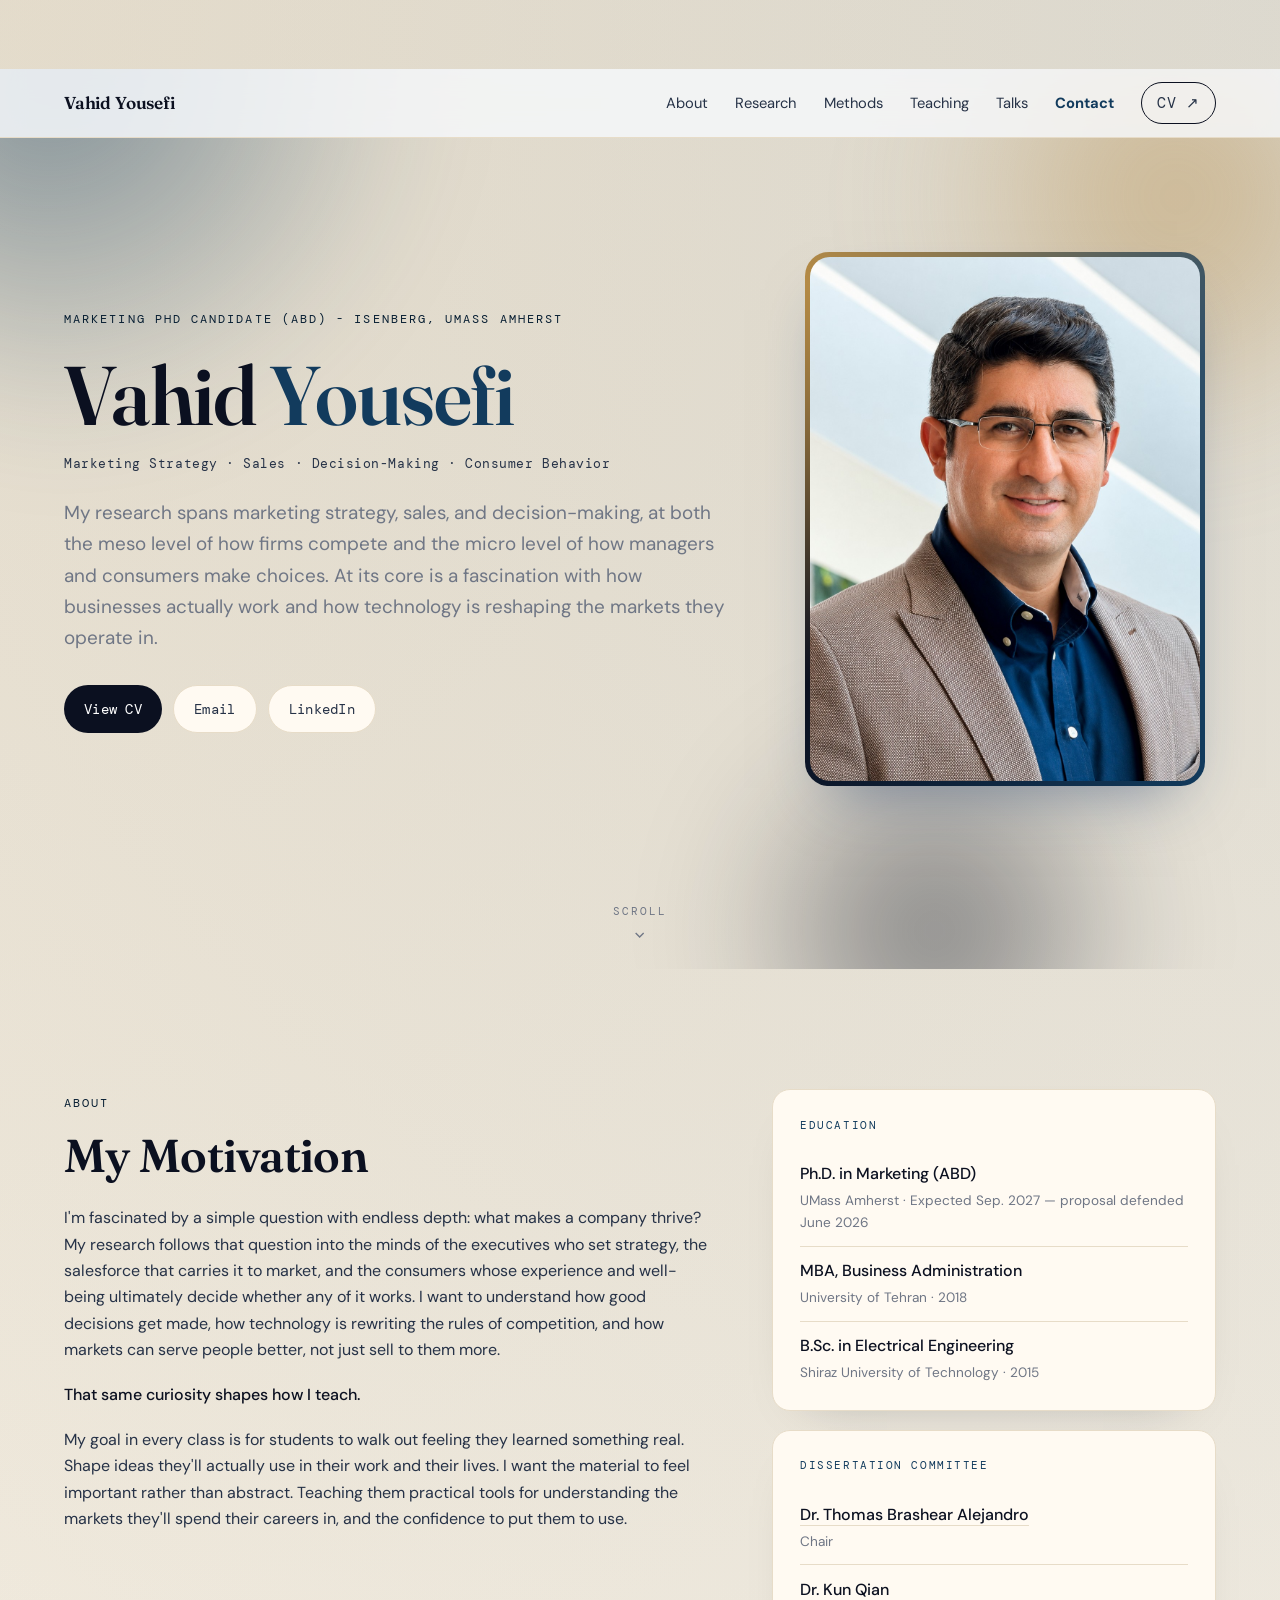
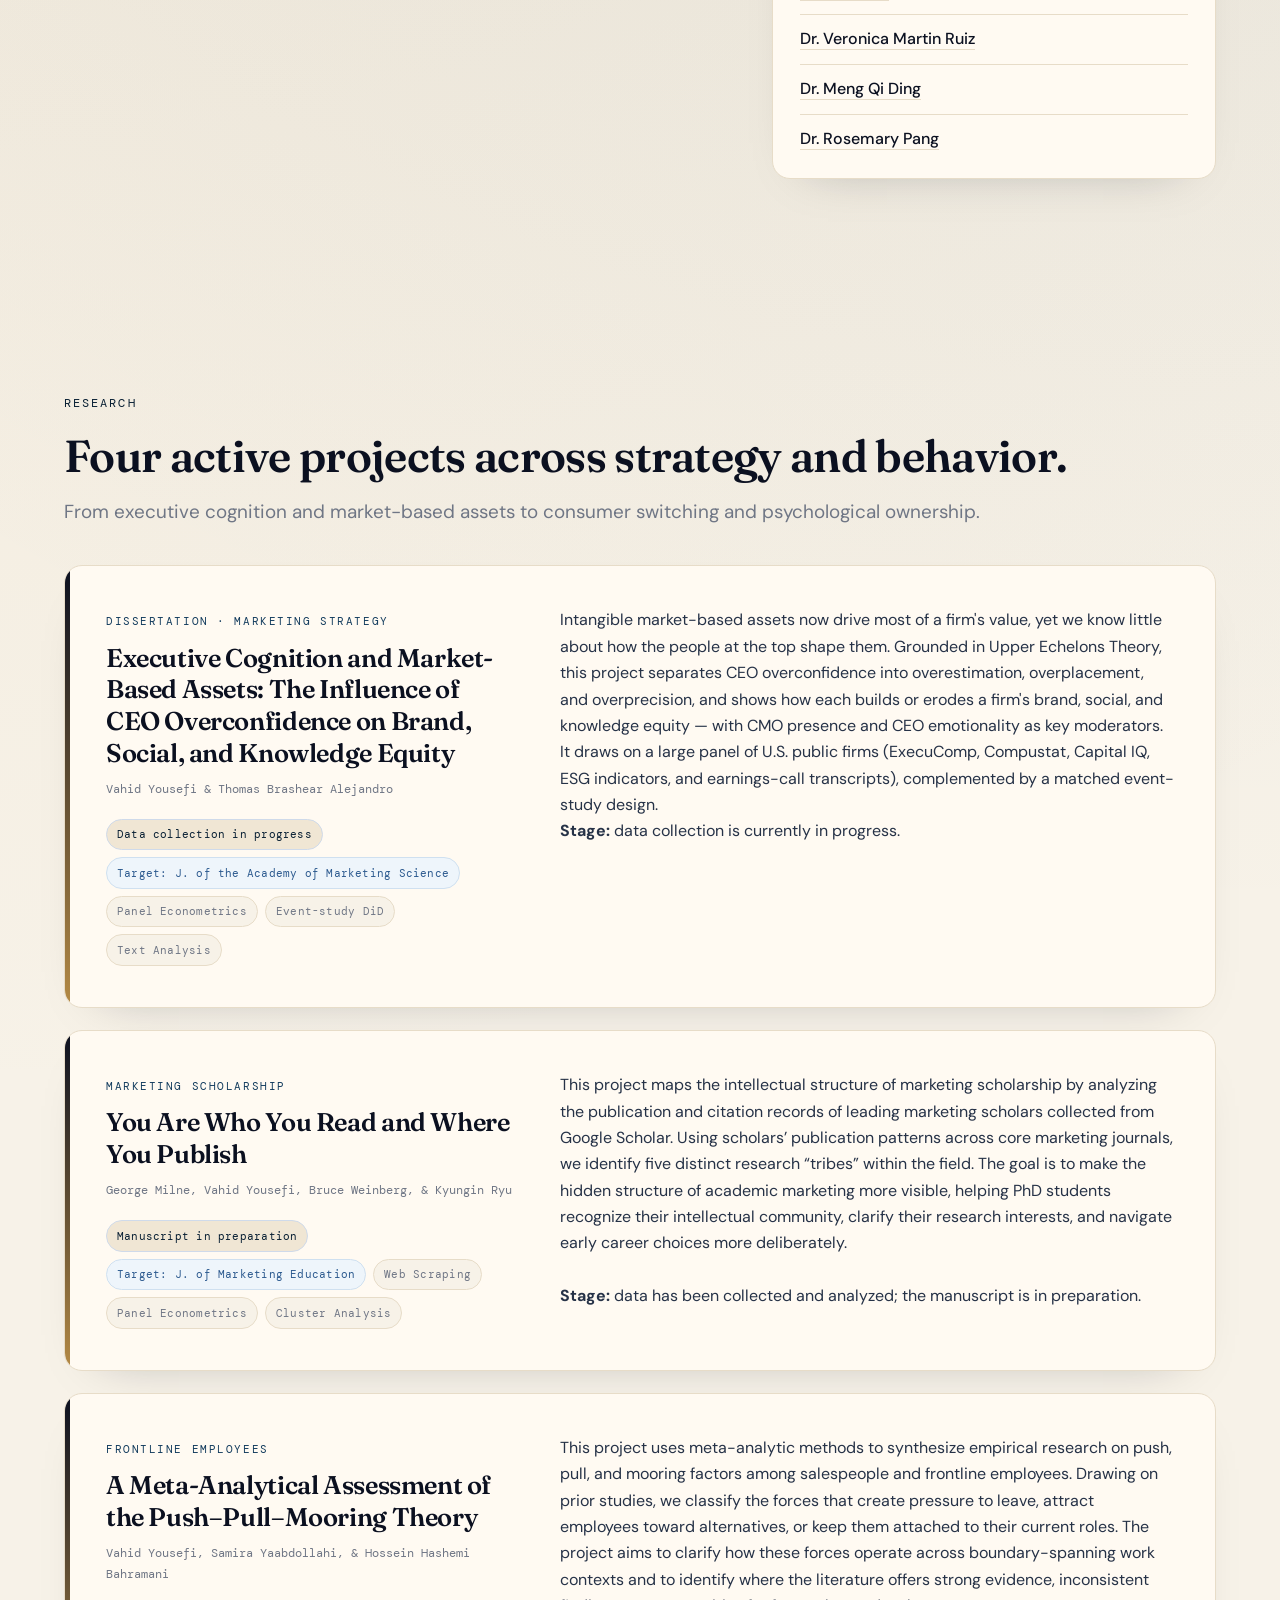
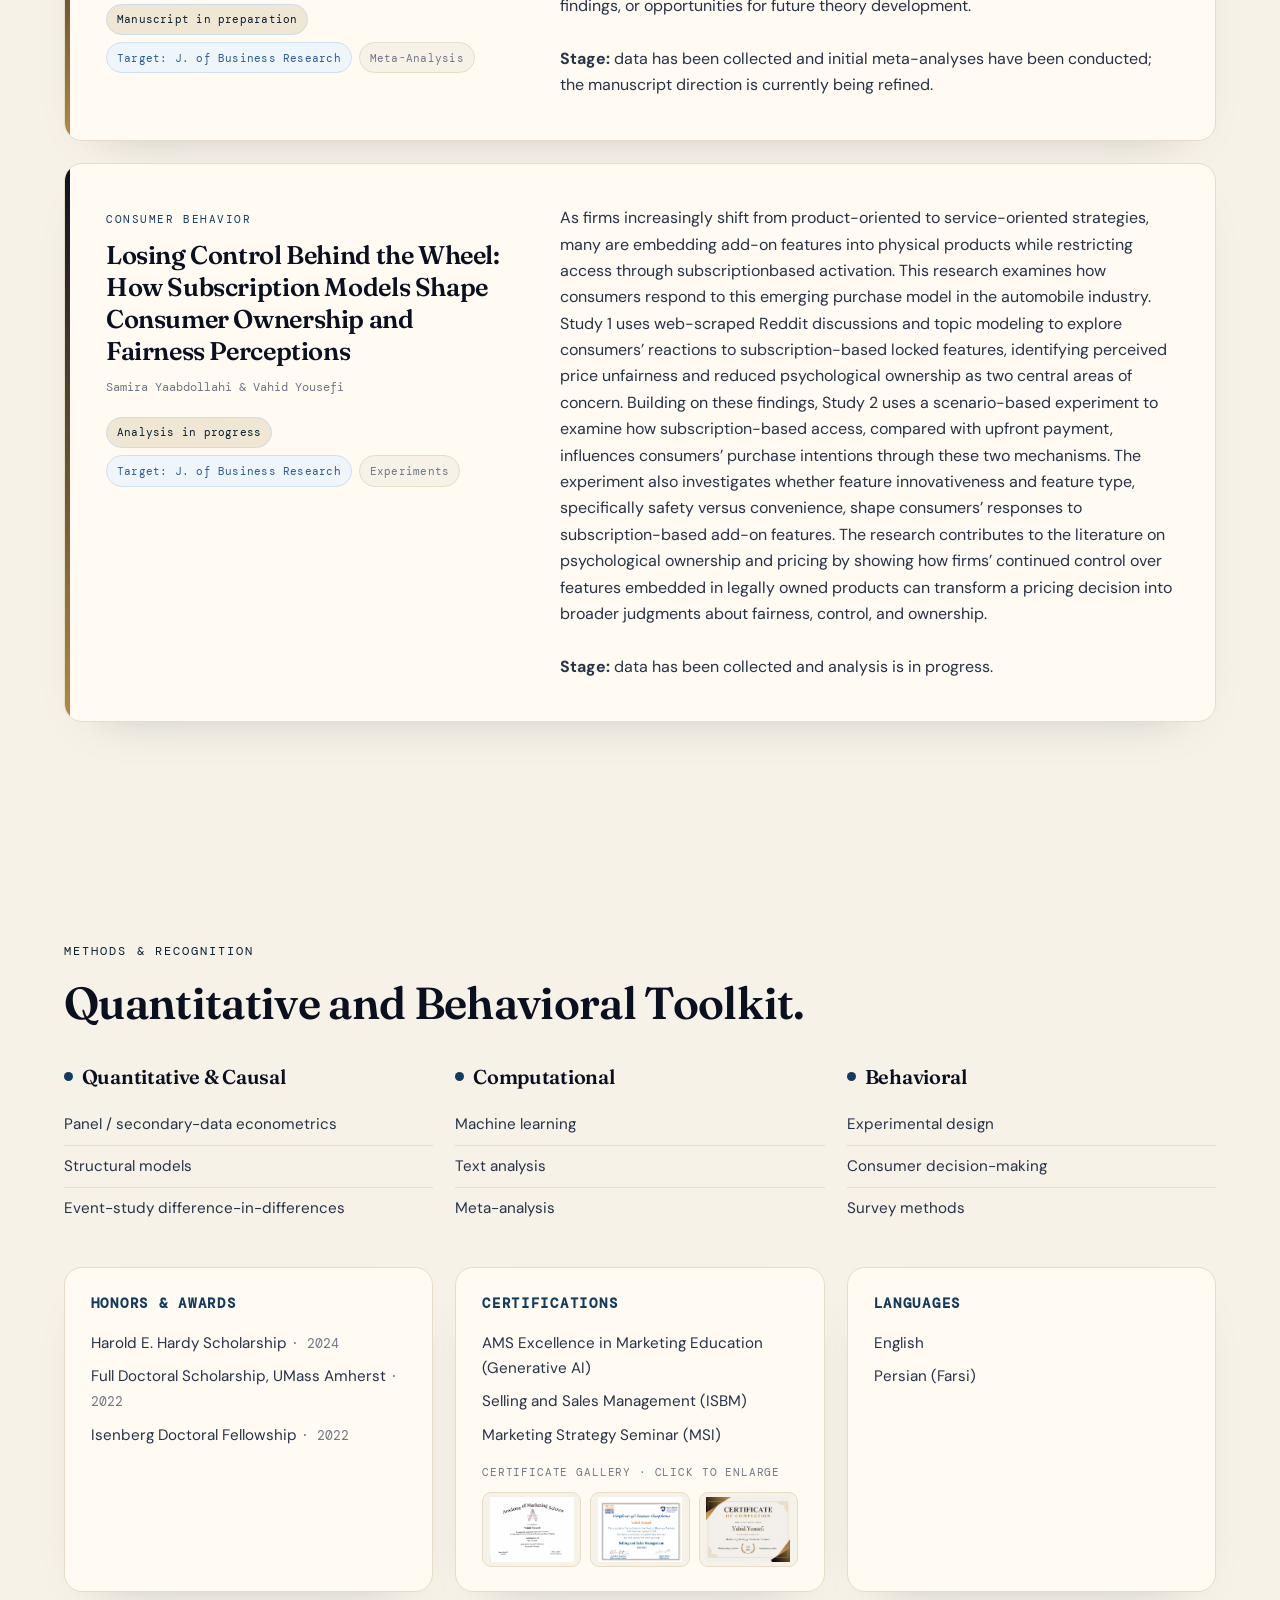
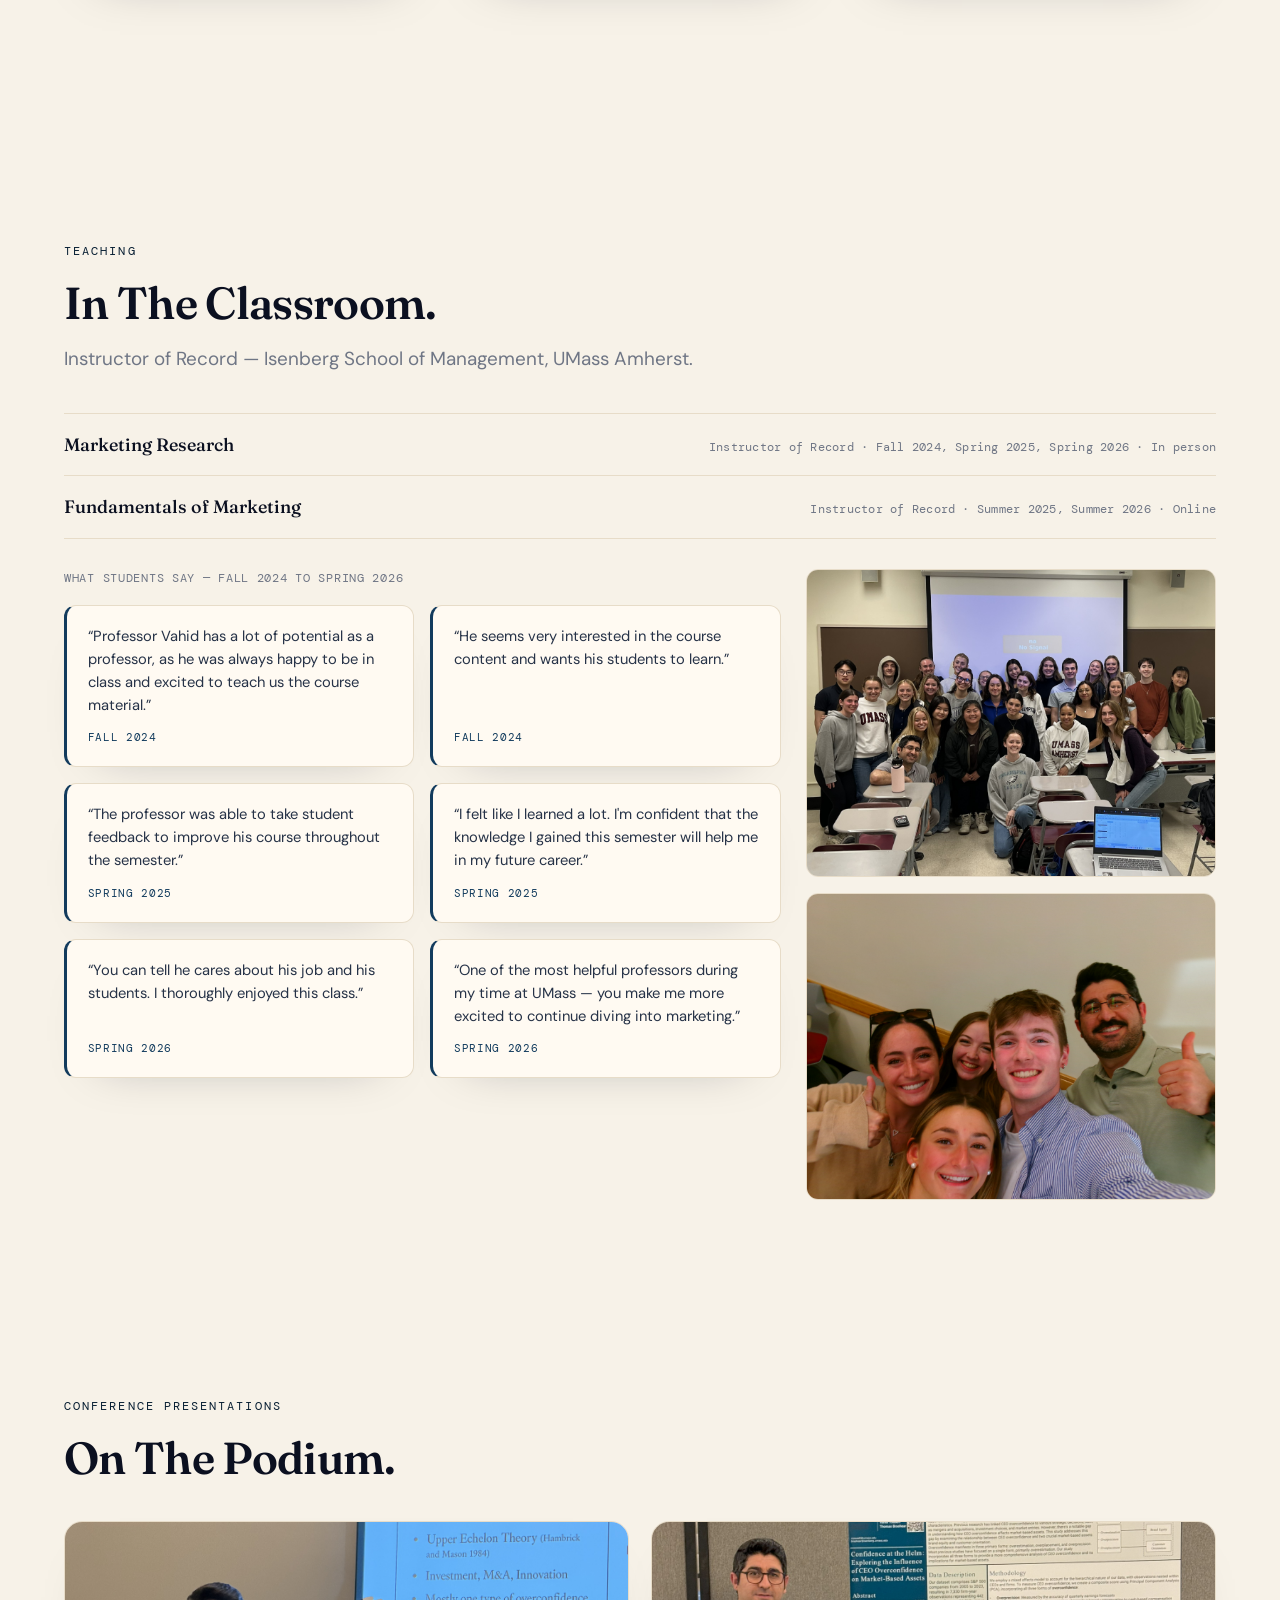
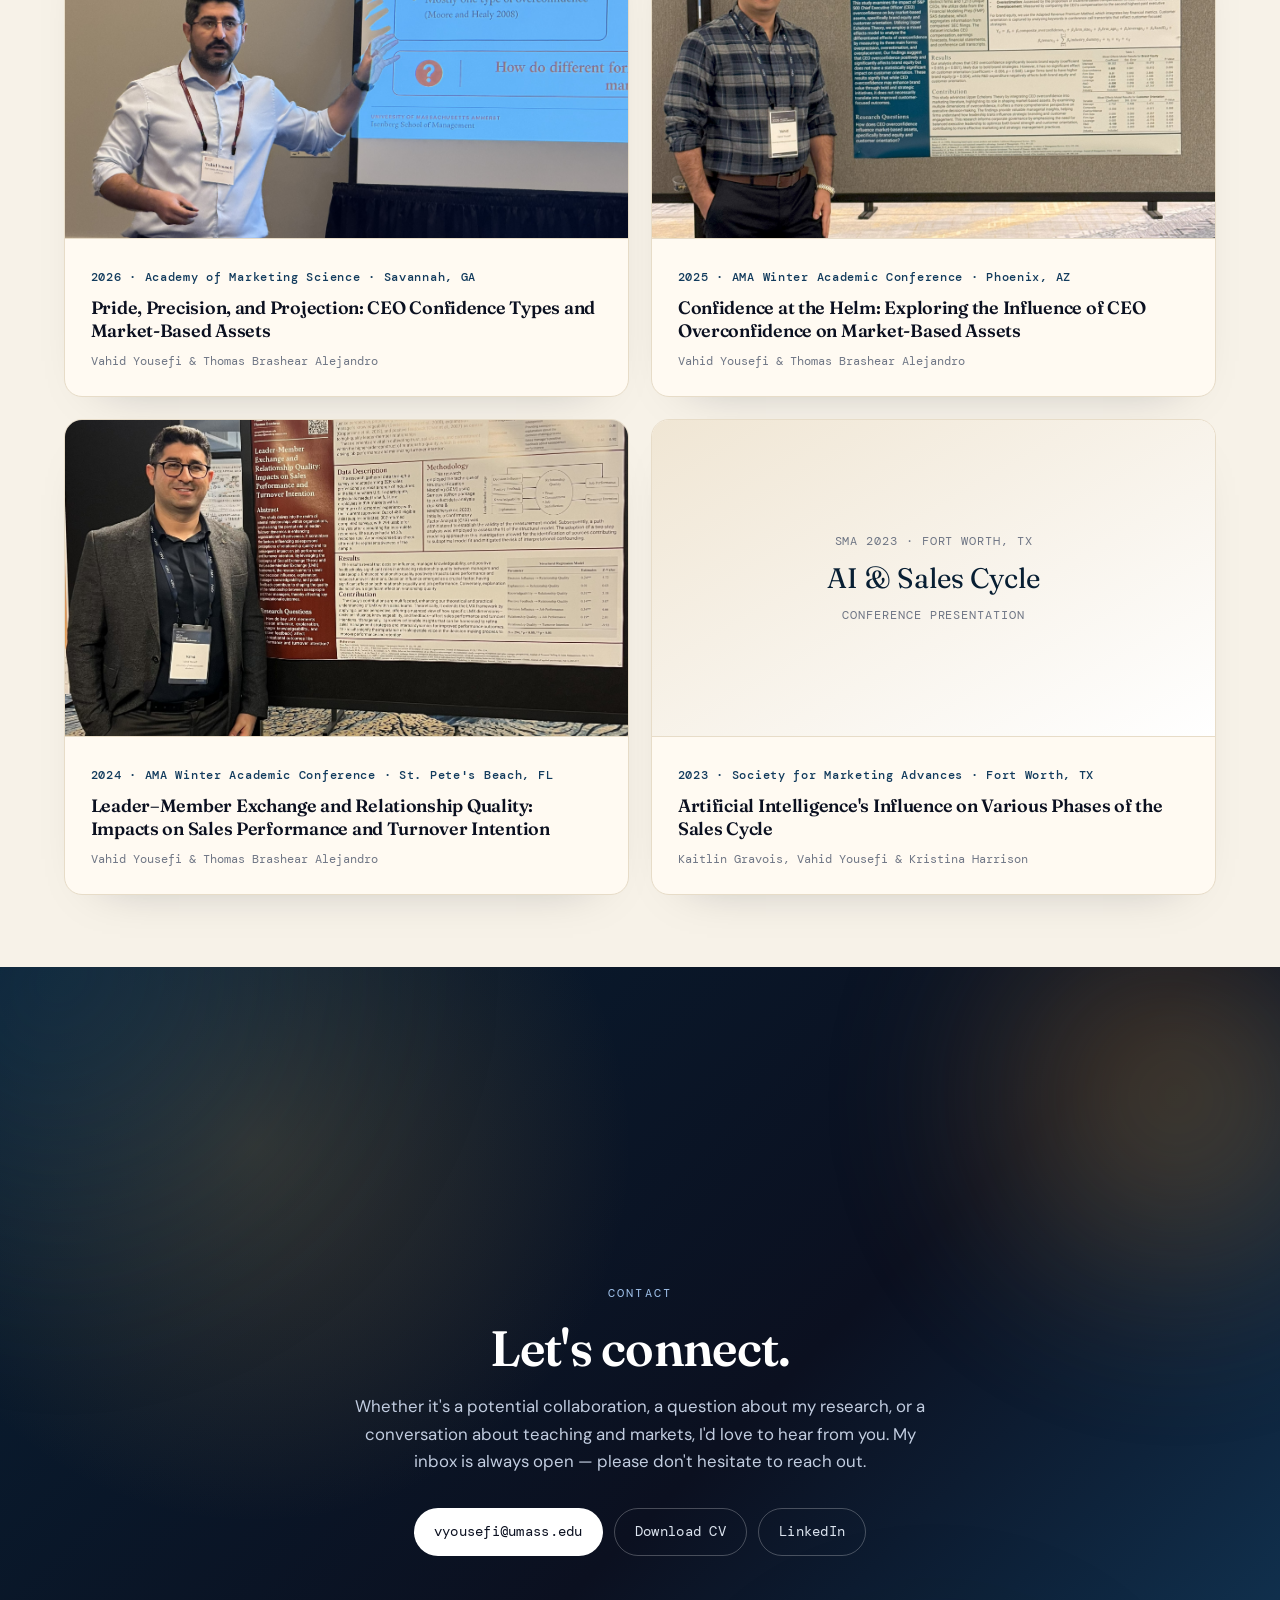
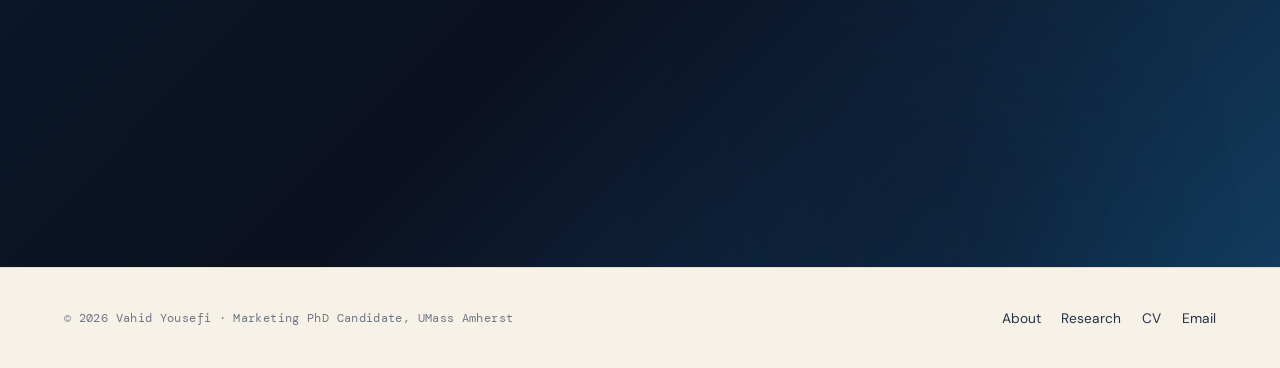
==== index.html @ 5b412f5b "Integrate Google Analytics tracking code Added Google Analytics tracking code to the HTML file." ====
<!doctype html>
<html lang="en">
<head>
  <!-- Google tag (gtag.js) -->
  <script async src="https://www.googletagmanager.com/gtag/js?id=G-24Z9GXTB20"></script>
  <script>
    window.dataLayer = window.dataLayer || [];
    function gtag(){dataLayer.push(arguments);}
    gtag('js', new Date());

    gtag('config', 'G-24Z9GXTB20');
  </script>
  <meta charset="utf-8" />
  <meta name="viewport" content="width=device-width, initial-scale=1" />
  <script>document.documentElement.classList.add('js');</script>

  <!-- ============================================================
       SEO + SHARING  — edit the bracketed URL once your site is live
       ============================================================ -->
  <title>Vahid Yousefi — Marketing PhD Candidate, UMass Amherst</title>
  <meta name="description" content="Vahid Yousefi — Marketing PhD candidate at UMass Amherst studying marketing strategy, sales, decision-making, and consumer behavior." />
  <meta name="author" content="Vahid Yousefi" />
  <meta property="og:title" content="Vahid Yousefi — Marketing PhD Candidate" />
  <meta property="og:description" content="Research on marketing strategy, sales, decision-making, and consumer behavior." />
  <meta property="og:type" content="website" />
  <meta property="og:url" content="https://[your-username].github.io" />

  <!-- Fonts -->
  <link rel="preconnect" href="https://fonts.googleapis.com" />
  <link rel="preconnect" href="https://fonts.gstatic.com" crossorigin />
  <link href="https://fonts.googleapis.com/css2?family=DM+Mono:wght@400;500&family=DM+Sans:opsz,wght@9..40,400;9..40,500;9..40,600;9..40,700&family=Fraunces:opsz,wght@9..144,400;9..144,500;9..144,600;9..144,700&display=swap" rel="stylesheet" />

  <style>
    /* ============================================================
       DESIGN TOKENS  — classy navy
       ============================================================ */
    :root{
        --ink:#0b1020;
        --ink-2:#263247;
        --muted:#6f7685;
        --paper:#f7f2e8;
        --surface:#fffaf2;
        --line:#e7dcc8;

        --accent:#123b5d;        /* elegant deep navy */
        --accent-ink:#081f33;    /* very dark navy */
        --accent-soft:#f0e6d4;   /* champagne tint */
        --steel:#8c6a35;         /* muted gold */

        --g1:#123b5d;
        --g2:#0b1020;
        --g3:#b48a45;
        --g4:#2f4f68;

      --maxw:1300px;
      --nav-h:68px;
      --radius:18px;

      --font-display:"Fraunces", Georgia, serif;
      --font-body:"DM Sans", system-ui, sans-serif;
      --font-mono:"DM Mono", ui-monospace, monospace;
    }

    *{box-sizing:border-box;margin:0;padding:0}
    html{scroll-behavior:smooth;scroll-snap-type:y proximity}
    body{
      font-family:var(--font-body);color:var(--ink);background:var(--paper);
      line-height:1.65;-webkit-font-smoothing:antialiased;text-rendering:optimizeLegibility;
    }
    body{
  background:
    radial-gradient(circle at top left, rgba(180,138,69,.14), transparent 32%),
    radial-gradient(circle at top right, rgba(18,59,93,.10), transparent 30%),
    var(--paper);
}
    a{color:inherit;text-decoration:none}
    img{max-width:100%;display:block}

    .container{width:100%;max-width:min(var(--maxw),90vw);margin-inline:auto}
    .eyebrow{
      font-family:var(--font-mono);font-size:.72rem;letter-spacing:.18em;
      text-transform:uppercase;color:var(--accent-ink);display:inline-block;margin-bottom:1.1rem;
    }
    h1,h2,h3{font-family:var(--font-display);font-weight:600;line-height:1.1;letter-spacing:-.015em;font-optical-sizing:auto}
    .lead{color:var(--muted);font-size:clamp(1.02rem,1.6vw,1.18rem);max-width:100ch}

    /* full-screen snap sections — content aligned to a consistent top position */
    .section{
      min-height:100vh; min-height:100dvh;
      padding-top:calc(var(--nav-h) + 52px);
      padding-bottom:72px;
      display:flex;flex-direction:column;justify-content:flex-start;
      scroll-snap-align:start;position:relative;
    }

    /* ============================================================
       NAV
       ============================================================ */
    header.nav{
      position:sticky;top:0;z-index:50;
      transition:background .3s ease, box-shadow .3s ease, border-color .3s ease;
      border-bottom:1px solid transparent;
    }
    header.nav.scrolled{
      background:rgba(245,247,251,.85);
      backdrop-filter:saturate(160%) blur(12px);
      -webkit-backdrop-filter:saturate(160%) blur(12px);
      border-bottom:1px solid var(--line);
    }
    .nav-inner{display:flex;align-items:center;justify-content:space-between;height:var(--nav-h);width:100%;max-width:min(var(--maxw),90vw);margin-inline:auto}
    .brand{font-family:var(--font-display);font-weight:600;font-size:1.08rem;letter-spacing:-.01em}
    .brand span{color:var(--accent)}
    .nav-links{display:flex;align-items:center;gap:1.7rem}
    .nav-links a{font-size:.92rem;color:var(--ink-2);transition:color .2s}
    .nav-links a:hover{color:var(--accent)}
    .nav-links a.active{color:var(--accent);font-weight:700}   /* bold = the section you're on */
    .nav-cta{
      font-family:var(--font-mono);font-size:.8rem;letter-spacing:.04em;
      padding:.5rem .95rem;border:1px solid var(--ink);border-radius:999px;
      transition:background .2s,color .2s;
    }
    .nav-cta:hover{background:var(--ink);color:#fff}
    .menu-btn{display:none;background:none;border:0;cursor:pointer;padding:.4rem;color:var(--ink)}

    /* ============================================================
       HERO  (stays vertically centered)
       ============================================================ */
    .hero{
      min-height:100vh; min-height:100dvh;
      display:flex;align-items:center;
      padding-block:88px;overflow:hidden;
      scroll-snap-align:start;position:relative;
    }
    .mesh{position:absolute;inset:0;z-index:0;pointer-events:none;filter:blur(60px);opacity:.5}
    .mesh i{position:absolute;border-radius:50%;display:block}
    .mesh .b1{width:46vw;height:46vw;left:-10vw;top:-14vw;background:radial-gradient(circle at 30% 30%,var(--g1),transparent 65%);animation:drift1 18s ease-in-out infinite}
    .mesh .b2{width:40vw;height:40vw;right:-8vw;top:-6vw;background:radial-gradient(circle at 60% 40%,var(--g3),transparent 62%);animation:drift2 22s ease-in-out infinite}
    .mesh .b3{width:38vw;height:38vw;right:8vw;bottom:-16vw;background:radial-gradient(circle at 50% 50%,var(--g2),transparent 64%);animation:drift1 26s ease-in-out infinite reverse}
    @keyframes drift1{0%,100%{transform:translate(0,0)}50%{transform:translate(4%,5%)}}
    @keyframes drift2{0%,100%{transform:translate(0,0)}50%{transform:translate(-5%,4%)}}

    .hero-grid{position:relative;z-index:1;display:grid;grid-template-columns:1.5fr .95fr;gap:clamp(2rem,5vw,4.5rem);align-items:center;width:100%;max-width:min(var(--maxw),90vw);margin-inline:auto}
    .hero h1{font-size:clamp(2.7rem,6.5vw,5.2rem);margin:.2rem 0 .7rem;font-weight:600}
    .hero h1 .ln{color:var(--accent)}
    .hero-fields{font-family:var(--font-mono);font-size:.84rem;letter-spacing:.04em;color:var(--ink-2);margin-bottom:1.4rem}
    .hero .lead{margin-bottom:2rem;max-width:54ch}
    .cta-row{display:flex;flex-wrap:wrap;gap:.7rem}
    .btn{
      font-family:var(--font-mono);font-size:.86rem;letter-spacing:.02em;
      display:inline-flex;align-items:center;gap:.5rem;
      padding:.72rem 1.25rem;border-radius:999px;transition:transform .18s,background .2s,color .2s,border-color .2s;
    }
    .btn:hover{transform:translateY(-2px)}
    .btn-primary{background:var(--ink);color:#fff}
    .btn-primary:hover{background:var(--accent)}
    .btn-ghost{border:1px solid var(--line);background:var(--surface);color:var(--ink-2)}
    .btn-ghost:hover{border-color:var(--accent);color:var(--accent)}

    .portrait-wrap{display:flex;justify-content:center}
    .portrait{
      width:min(400px,150vw);aspect-ratio:3/4;border-radius:24px;position:relative;
      background:conic-gradient(from 140deg,var(--g1),var(--g2),var(--g3),var(--g4),var(--g1));
      padding:5px;box-shadow:0 30px 60px -28px rgba(27,58,107,.5);
    }
    .portrait-inner{width:100%;height:100%;border-radius:20px;overflow:hidden;background:var(--surface);display:flex;align-items:center;justify-content:center}
    /* === YOUR PHOTO: delete the <div class="portrait-placeholder">VY</div> line in the HTML
           below and put this in its place (after adding photo.jpg to your folder):
           <img src="photo.jpg" alt="Vahid Yousefi" style="width:100%;height:100%;object-fit:cover"> === */
    .portrait-placeholder{
      width:100%;height:100%;display:flex;align-items:center;justify-content:center;
      font-family:var(--font-display);font-size:3.6rem;font-weight:600;color:var(--accent);
      background:linear-gradient(160deg,var(--accent-soft),#fff);letter-spacing:.02em;
    }
    .scroll-cue{
      position:absolute;left:50%;bottom:26px;transform:translateX(-50%);z-index:1;
      font-family:var(--font-mono);font-size:.66rem;letter-spacing:.2em;text-transform:uppercase;color:var(--muted);
      display:flex;flex-direction:column;align-items:center;gap:.4rem;
    }
    .scroll-cue svg{animation:bob 1.8s ease-in-out infinite}
    @keyframes bob{0%,100%{transform:translateY(0)}50%{transform:translateY(5px)}}

    /* ============================================================
       SECTION HEADERS
       ============================================================ */
    .sec-head{max-width:100ch;margin-bottom:2.4rem}
    .sec-head h2{font-size:clamp(1.9rem,3.6vw,2.8rem);margin-bottom:1rem}

    /* ============================================================
       ABOUT
       ============================================================ */
    .about-grid{display:grid;grid-template-columns:1.45fr 1fr;gap:clamp(2rem,5vw,4.5rem);width:100%}
    .about-copy h2{font-size:clamp(1.9rem,3.6vw,2.9rem);margin-bottom:1.5rem;max-width:18ch}
    .about-copy p{color:var(--ink-2);margin-bottom:1.15rem;max-width:60ch}
    .about-copy .teach-lead{font-weight:500;color:var(--ink)}
    .about-side{display:flex;flex-direction:column;gap:1.2rem}
    .infocard{border:1px solid var(--line);border-radius:var(--radius);background:var(--surface);padding:1.6rem 1.7rem}
    .infocard .card-title{font-family:var(--font-mono);font-size:.7rem;letter-spacing:.14em;text-transform:uppercase;color:var(--accent);display:block;margin-bottom:1rem}
    .row{padding:.7rem 0;border-bottom:1px solid var(--line)}
    .row:last-child{border-bottom:0;padding-bottom:0}
    .row:first-child{padding-top:0}
    .row .v{font-weight:500;color:var(--ink)}
    .row .v small{display:block;font-weight:400;color:var(--muted);font-size:.85rem;margin-top:.15rem}
    .row .v a{border-bottom:1px solid var(--line);transition:color .2s,border-color .2s}
    .row .v a:hover{color:var(--accent);border-color:var(--accent)}
    .rbox,
    .infocard,
    .rcard,
    .quote,
    .talk{
      box-shadow:0 20px 50px -38px rgba(11,16,32,.35);
    }

    /* ============================================================
       RESEARCH — four uniform big boxes
       Each box has two inner columns: left = title/details, right = description.
       Change "2fr 3fr" below to change the split (e.g. 1fr 1fr for an even split).
       ============================================================ */
    .rbox{
      display:grid;grid-template-columns:2fr 3fr;gap:clamp(1.4rem,3.5vw,3rem);align-items:start;
      border:1px solid var(--line);border-radius:var(--radius);background:var(--surface);
      padding:clamp(1.8rem,3.2vw,2.8rem);margin-bottom:1.4rem;position:relative;overflow:hidden;
      transition:transform .22s ease,box-shadow .22s ease,border-color .22s ease;
    }
    .rbox:hover{transform:translateY(-3px);box-shadow:0 24px 46px -30px rgba(14,23,38,.5);border-color:#d3dceb}
    .rbox::before{content:"";position:absolute;left:0;top:0;bottom:0;width:5px;background:linear-gradient(var(--g2),var(--g3))}
    .rbox .p-cat{font-family:var(--font-mono);font-size:.7rem;letter-spacing:.14em;text-transform:uppercase;color:var(--accent)}
    .rbox h3{font-size:clamp(1.25rem,2vw,1.6rem);margin:.55rem 0 .6rem;line-height:1.24}
    .rbox .authors{font-family:var(--font-mono);font-size:.78rem;color:var(--muted);margin-bottom:1.1rem}
    .rbox .desc{color:var(--ink-2);margin-bottom:0}      /* no max-width: fills its column */
    .rbox .desc .stage{color:var(--accent-ink);font-weight:600}
    .tags{display:flex;flex-wrap:wrap;gap:.45rem;margin-top:1.2rem}
    .tag{
      font-family:var(--font-mono);font-size:.7rem;letter-spacing:.02em;
      padding:.34rem .62rem;border-radius:999px;background:var(--paper);border:1px solid var(--line);color:var(--muted);
    }
    .tag.status{background:var(--accent-soft);border-color:#cfdaea;color:var(--accent-ink)}
    .tag.venue{background:#eef5fb;border-color:#cfe0f0;color:#2c5a8f}

    /* ============================================================
       METHODS / EXPERTISE
       ============================================================ */
    .methods-grid{display:grid;grid-template-columns:repeat(3,1fr);gap:1.4rem;margin-bottom:2.4rem}
    .mcol h3{font-size:1.25rem;margin-bottom:1rem;display:flex;align-items:center;gap:.55rem}
    .mcol h3 .dot{width:9px;height:9px;border-radius:50%;background:var(--accent)}
    .mcol ul{list-style:none}
    .mcol li{padding:.5rem 0;border-bottom:1px solid var(--line);color:var(--ink-2);font-size:.95rem}
    .mcol li:last-child{border-bottom:0}
    .recog-grid{display:grid;grid-template-columns:repeat(3,1fr);gap:1.4rem}
    .rcard{border:1px solid var(--line);border-radius:var(--radius);background:var(--surface);padding:1.5rem 1.6rem}
    .rcard .k{font-family:var(--font-mono);font-size:.9rem;letter-spacing:.12em;text-transform:uppercase;color:var(--accent);display:block;margin-bottom:.9rem}
    .rcard p{color:var(--ink-2);font-size:.95rem;margin-bottom:.55rem}
    .rcard p:last-child{margin-bottom:0}
    .rcard .yr{font-family:var(--font-mono);color:var(--muted);font-size:.82rem}

    /* Compact certification gallery */
    .cert-list{margin-bottom:1rem}
    .cert-gallery-label{
      font-family:var(--font-mono);font-size:.66rem;letter-spacing:.08em;
      text-transform:uppercase;color:var(--muted);display:block;margin-bottom:.65rem;
    }
    .cert-gallery{display:grid;grid-template-columns:repeat(3,1fr);gap:.55rem}
    .cert-thumb{
      aspect-ratio:4/3;border:1px solid var(--line);border-radius:9px;overflow:hidden;
      background:var(--paper);display:flex;align-items:center;justify-content:center;
      transition:transform .18s ease,border-color .18s ease,box-shadow .18s ease;
    }
    .cert-thumb:hover{
      transform:translateY(-2px);border-color:var(--accent);
      box-shadow:0 12px 24px -20px rgba(11,16,32,.55);
    }
    .cert-thumb img{width:100%;height:100%;object-fit:contain;padding:.25rem}
    .cert-placeholder{
      display:none;width:100%;height:100%;align-items:center;justify-content:center;
      text-align:center;padding:.45rem;font-family:var(--font-mono);font-size:.58rem;
      line-height:1.35;color:var(--muted);
    }

    /* ============================================================
       TEACHING  (tightened: courses + student quotes + photos)
       ============================================================ */
    .teach-row{display:flex;align-items:baseline;justify-content:space-between;gap:1.5rem;padding:1rem 0;border-bottom:1px solid var(--line)}
    .teach-row:first-of-type{border-top:1px solid var(--line)}
    .teach-row .t-title{font-family:var(--font-display);font-weight:500;font-size:1.12rem}
    .teach-row .t-meta{font-family:var(--font-mono);font-size:.76rem;color:var(--muted);letter-spacing:.02em;text-align:right}
    .teaching-layout{display:grid;grid-template-columns:1.4fr .8fr;gap:1.6rem;align-items:start;margin-top:1.9rem;}
    .teaching-layout .sub-label{margin-top:0;}
    .teaching-layout .quotes-grid{grid-template-columns:repeat(2,1fr);}
    .teaching-photos{display:grid;grid-template-columns:1fr;gap:1rem;}
    .teaching-photos .photo{aspect-ratio:4/3;}
    .teaching-photos img{width:100%;height:100%;object-fit:cover;}

    .sub-label{font-family:var(--font-mono);font-size:.74rem;letter-spacing:.06em;text-transform:uppercase;color:var(--muted);margin:1.9rem 0 1rem}
    .quotes-grid{display:grid;grid-template-columns:repeat(3,1fr);gap:1rem}
    .quote{
      border:1px solid var(--line);border-left:3px solid var(--accent);border-radius:12px;background:var(--surface);
      padding:1.2rem 1.3rem;display:flex;flex-direction:column;gap:.8rem;
    }
    .quote p{color:var(--ink-2);font-size:.92rem;line-height:1.55}
    .quote .sem{font-family:var(--font-mono);font-size:.68rem;letter-spacing:.06em;text-transform:uppercase;color:var(--accent);margin-top:auto}

    .gallery{display:grid;grid-template-columns:repeat(3,1fr);gap:1rem;margin-top:1.6rem}

    /* PHOTO PLACEHOLDER — replace each block with an <img> (see comments in HTML) */
    .photo{
      position:relative;border-radius:12px;overflow:hidden;aspect-ratio:4/3;
      background:linear-gradient(150deg,var(--accent-soft),#fff);
      border:1px solid var(--line);display:flex;align-items:center;justify-content:center;text-align:center;
    }
    .photo .ph{display:flex;flex-direction:column;align-items:center;gap:.5rem;color:var(--muted);padding:1rem}
    .photo .ph svg{opacity:.5}
    .photo .ph span{font-family:var(--font-mono);font-size:.7rem;letter-spacing:.04em}

    /* ============================================================
       TALKS / CONFERENCES
       ============================================================ */
    .talks-grid{display:grid;grid-template-columns:repeat(2,1fr);gap:1.4rem}
    .talk{border:1px solid var(--line);border-radius:var(--radius);overflow:hidden;background:var(--surface);transition:transform .22s ease,box-shadow .22s ease,border-color .22s ease;display:flex;flex-direction:column}
    .talk:hover{transform:translateY(-3px);box-shadow:0 22px 44px -30px rgba(14,23,38,.5);border-color:#d3dceb}
    .talk .photo{border:0;border-bottom:1px solid var(--line);border-radius:0;aspect-ratio:16/9}
    .talk-body{padding:1.5rem 1.6rem 1.55rem}
    .talk .yr{font-family:var(--font-mono);font-size:.74rem;letter-spacing:.06em;color:var(--accent);font-weight:500}
    .talk h3{font-size:1.12rem;margin:.5rem 0 .55rem;line-height:1.28}
    .talk .authors{font-family:var(--font-mono);font-size:.74rem;color:var(--muted)}
    .talk .photo img{width:100%;height:100%;object-fit:cover;}
    .talk-placeholder-card{width:100%;height:100%;padding:1.5rem;display:flex;flex-direction:column;justify-content:center;align-items:center;text-align:center;background:linear-gradient(150deg,var(--accent-soft),#fff);}
    .talk-placeholder-card .small{font-family:var(--font-mono);font-size:.72rem;letter-spacing:.08em;text-transform:uppercase;color:var(--muted);}
    .talk-placeholder-card .big{font-family:var(--font-display);font-size:clamp(1.35rem,2.2vw,2rem);line-height:1.1;color:var(--accent-ink);margin:.75rem 0;}

    /* ============================================================
       CONTACT (dark, centered)
       ============================================================ */
    .section--dark{background:radial-gradient(circle at 20% 20%, rgba(180,138,69,.25), transparent 30%),linear-gradient(135deg, #081f33 0%, #0b1020 55%, #123b5d 100%);color:#fff;overflow:hidden;justify-content:center;padding-block:88px;}
    .section--dark .mesh{opacity:.4;filter:blur(70px)}
    .contact-inner{position:relative;z-index:1;text-align:center;max-width:52ch;margin-inline:auto}
    .section--dark .eyebrow{color:#9fc0e8}
    .contact-inner h2{font-size:clamp(2rem,4vw,3.1rem);margin-bottom:1.1rem}
    .contact-inner p{color:#c2cde0;margin-bottom:2rem;font-size:1.05rem}
    .section--dark .btn-primary{background:#fff;color:var(--ink)}
    .section--dark .btn-primary:hover{background:var(--accent);color:#fff}
    .section--dark .btn-ghost{background:transparent;border-color:rgba(255,255,255,.25);color:#dce4ef}
    .section--dark .btn-ghost:hover{border-color:#fff;color:#fff}

    /* ============================================================
       FOOTER
       ============================================================ */
    footer.foot{padding:2.4rem 0;border-top:1px solid var(--line)}
    .foot-inner{display:flex;flex-wrap:wrap;gap:1rem;align-items:center;justify-content:space-between;width:100%;max-width:min(var(--maxw),90vw);margin-inline:auto}
    .foot-inner .small{font-family:var(--font-mono);font-size:.76rem;color:var(--muted);letter-spacing:.03em}
    .foot-links{display:flex;gap:1.3rem}
    .foot-links a{font-size:.86rem;color:var(--ink-2);transition:color .2s}
    .foot-links a:hover{color:var(--accent)}

    /* ============================================================
       MOTION + REVEAL  (content stays visible even if JS doesn't run)
       ============================================================ */
    .reveal{transition:opacity .7s ease,transform .7s ease}
    .js .reveal{opacity:0;transform:translateY(18px)}
    .js .reveal.in{opacity:1;transform:none}
    .hero .reveal{transition-delay:var(--d,0ms)}
    :focus-visible{outline:2.5px solid var(--accent);outline-offset:3px;border-radius:4px}

    @media (prefers-reduced-motion:reduce){
      *{animation:none!important}
      .reveal,.js .reveal{opacity:1;transform:none;transition:none}
      html{scroll-behavior:auto;scroll-snap-type:none}
      .btn:hover,.rbox:hover,.talk:hover{transform:none}
    }

    /* ============================================================
       RESPONSIVE
       ============================================================ */
    @media (max-width:880px){
      .hero-grid{grid-template-columns:1fr;gap:2.6rem}
      .portrait-wrap{order:-1}
      .about-grid{grid-template-columns:1fr}
      .teaching-layout{grid-template-columns:1fr}
      .rbox{grid-template-columns:1fr;gap:.6rem}     /* boxes stack to one column on phones */
      .methods-grid,.recog-grid,.gallery,.talks-grid,.quotes-grid{grid-template-columns:1fr}
      .nav-links{
        position:fixed;inset:var(--nav-h) 0 auto 0;flex-direction:column;gap:1.4rem;
        background:rgba(245,247,251,.97);backdrop-filter:blur(12px);
        padding:1.8rem 0 2.2rem;border-bottom:1px solid var(--line);
        transform:translateY(-130%);transition:transform .32s ease;
      }
      .nav-links.open{transform:translateY(0)}
      .menu-btn{display:block}
      .teach-row{flex-direction:column;gap:.3rem}
      .teach-row .t-meta{text-align:left}
      .section,.hero{min-height:auto}
    }
    @media (min-width:881px) and (max-width:1040px){
      .quotes-grid{grid-template-columns:repeat(2,1fr)}
    }
  </style>
</head>
<body>

  <!-- ===================== NAV ===================== -->
  <header class="nav" id="nav">
    <div class="nav-inner">
      <a href="#top" class="brand">Vahid Yousefi<span></span></a>
      <nav class="nav-links" id="navlinks">
        <a href="#about">About</a>
        <a href="#research">Research</a>
        <a href="#methods">Methods</a>
        <a href="#teaching">Teaching</a>
        <a href="#talks">Talks</a>
        <a href="#contact">Contact</a>
        <a href="cv.pdf" class="nav-cta">CV ↗</a>
      </nav>
      <button class="menu-btn" id="menuBtn" aria-label="Menu" aria-expanded="false">
        <svg width="26" height="26" viewBox="0 0 24 24" fill="none" stroke="currentColor" stroke-width="2"><line x1="3" y1="7" x2="21" y2="7"/><line x1="3" y1="12" x2="21" y2="12"/><line x1="3" y1="17" x2="21" y2="17"/></svg>
      </button>
    </div>
  </header>

  <main id="top">

    <!-- ===================== HERO ===================== -->
    <section class="hero">
      <div class="mesh" aria-hidden="true"><i class="b1"></i><i class="b2"></i><i class="b3"></i></div>
      <div class="hero-grid">
        <div>
          <span class="eyebrow reveal" style="--d:0ms">Marketing PhD Candidate (ABD) - Isenberg, UMass Amherst</span>
          <h1 class="reveal" style="--d:80ms">Vahid <span class="ln">Yousefi</span></h1>
          <p class="hero-fields reveal" style="--d:130ms">Marketing Strategy · Sales · Decision-Making · Consumer Behavior</p>
          <p class="lead reveal" style="--d:180ms">My research spans marketing strategy, sales, and decision-making, at both the meso level of how firms compete and the micro level of how managers and consumers make choices. At its core is a fascination with how businesses actually work and how technology is reshaping the markets they operate in.</p>
          <div class="cta-row reveal" style="--d:240ms">
            <a href="cv.pdf" class="btn btn-primary">View CV</a>
            <a href="mailto:vyousefi@umass.edu" class="btn btn-ghost">Email</a>
            <a href="https://www.linkedin.com/in/vahid-yousefi" class="btn btn-ghost">LinkedIn</a>
          </div>
        </div>
        <div class="portrait-wrap reveal" style="--d:200ms">
          <div class="portrait">
            <div class="portrait-inner">
              <!-- YOUR PHOTO GOES HERE. After adding photo.jpg to your folder, replace the next line with:
                   <img src="photo.jpg" alt="Vahid Yousefi" style="width:100%;height:100%;object-fit:cover"> -->
              <img src="photo.jpg" alt="Vahid Yousefi" style="width:100%;height:100%;object-fit:cover">
            </div>
          </div>
        </div>
      </div>
      <div class="scroll-cue" aria-hidden="true">
        Scroll
        <svg width="16" height="16" viewBox="0 0 24 24" fill="none" stroke="currentColor" stroke-width="2"><polyline points="6 9 12 15 18 9"/></svg>
      </div>
    </section>

    <!-- ===================== ABOUT ===================== -->
    <section class="section" id="about">
      <div class="container about-grid">
        <div class="about-copy reveal">
          <span class="eyebrow">About</span>
          <h2>My Motivation</h2>
          <p>I'm fascinated by a simple question with endless depth: what makes a company thrive? My research follows that question into the minds of the executives who set strategy, the salesforce that carries it to market, and the consumers whose experience and well-being ultimately decide whether any of it works. I want to understand how good decisions get made, how technology is rewriting the rules of competition, and how markets can serve people better, not just sell to them more.</p>
          <p class="teach-lead">That same curiosity shapes how I teach.</p>
          <p>My goal in every class is for students to walk out feeling they learned something real. Shape ideas they'll actually use in their work and their lives. I want the material to feel important rather than abstract. Teaching them practical tools for understanding the markets they'll spend their careers in, and the confidence to put them to use.</p>
        </div>
        <aside class="about-side">
          <div class="infocard reveal">
            <span class="card-title">Education</span>
            <div class="row"><span class="v">Ph.D. in Marketing (ABD)<small>UMass Amherst · Expected Sep. 2027 — proposal defended June 2026</small></span></div>
            <div class="row"><span class="v">MBA, Business Administration<small>University of Tehran · 2018</small></span></div>
            <div class="row"><span class="v">B.Sc. in Electrical Engineering<small>Shiraz University of Technology · 2015</small></span></div>
          </div>
          <div class="infocard reveal">
            <span class="card-title">Dissertation Committee</span>
            <div class="row"><span class="v"><a href="https://www.isenberg.umass.edu/people/thomas-brashear-alejandro">Dr. Thomas Brashear Alejandro</a><small>Chair</small></span></div>
            <div class="row"><span class="v"><a href="https://www.isenberg.umass.edu/people/kun-qian">Dr. Kun Qian</a></span></div>
            <div class="row"><span class="v"><a href="https://www.isenberg.umass.edu/people/veronica-martin-ruiz">Dr. Veronica Martin Ruiz</a></span></div>
            <div class="row"><span class="v"><a href="https://www.isenberg.umass.edu/people/annie-ding">Dr. Meng Qi Ding</a></span></div>
            <div class="row"><span class="v"><a href="https://www.umass.edu/social-sciences/about/directory/rosemary-pang">Dr. Rosemary Pang</a></span></div>
          </div>
        </aside>
      </div>
    </section>

    <!-- ===================== RESEARCH ===================== -->
    <section class="section" id="research">
      <div class="container">
        <div class="sec-head reveal">
          <span class="eyebrow">Research</span>
          <h2>Four active projects across strategy and behavior.</h2>
          <p class="lead">From executive cognition and market-based assets to consumer switching and psychological ownership.</p>
        </div>

        <!-- BOX 1 -->
        <article class="rbox reveal">
          <div>
            <span class="p-cat">Dissertation · Marketing Strategy</span>
            <h3>Executive Cognition and Market-Based Assets: The Influence of CEO Overconfidence on Brand, Social, and Knowledge Equity</h3>
            <p class="authors">Vahid Yousefi &amp; Thomas Brashear Alejandro</p>
            <div class="tags">
              <span class="tag status">Data collection in progress</span>
              <span class="tag venue">Target: J. of the Academy of Marketing Science</span>
              <span class="tag">Panel Econometrics</span>
              <span class="tag">Event-study DiD</span>
              <span class="tag">Text Analysis</span>
            </div>
          </div>
          <div>
            <p class="desc">Intangible market-based assets now drive most of a firm's value, yet we know little about how the people at the top shape them. Grounded in Upper Echelons Theory, this project separates CEO overconfidence into overestimation, overplacement, and overprecision, and shows how each builds or erodes a firm's brand, social, and knowledge equity — with CMO presence and CEO emotionality as key moderators. It draws on a large panel of U.S. public firms (ExecuComp, Compustat, Capital IQ, ESG indicators, and earnings-call transcripts), complemented by a matched event-study design.<br> <strong>Stage:</strong> data collection is currently in progress.</p>
          </div>
        </article>

        <!-- BOX 2 -->
        <article class="rbox reveal">
          <div>
            <span class="p-cat">Marketing Scholarship</span>
            <h3>You Are Who You Read and Where You Publish</h3>
            <p class="authors">George Milne, Vahid Yousefi, Bruce Weinberg, &amp; Kyungin Ryu</p>
            <div class="tags">
              <span class="tag status">Manuscript in preparation</span>
              <span class="tag venue">Target: J. of Marketing Education</span>
              <span class="tag">Web Scraping</span>
              <span class="tag">Panel Econometrics</span>
              <span class="tag">Cluster Analysis</span>
            </div>
          </div>
          <div>
            <p class="desc">This project maps the intellectual structure of marketing scholarship by analyzing the publication and citation records of leading marketing scholars collected from Google Scholar. Using scholars’ publication patterns across core marketing journals, we identify five distinct research “tribes” within the field. The goal is to make the hidden structure of academic marketing more visible, helping PhD students recognize their intellectual community, clarify their research interests, and navigate early career choices more deliberately. <br><br> <strong>Stage:</strong> data has been collected and analyzed; the manuscript is in preparation.</p>
          </div>
        </article>

        <!-- BOX 3 -->
        <article class="rbox reveal">
          <div>
            <span class="p-cat">Frontline Employees</span>
            <h3>A Meta-Analytical Assessment of the Push–Pull–Mooring Theory</h3>
            <p class="authors">Vahid Yousefi, Samira Yaabdollahi, &amp; Hossein Hashemi Bahramani</p>
            <div class="tags">
              <span class="tag status">Manuscript in preparation</span>
              <span class="tag venue">Target: J. of Business Research</span>
              <span class="tag">Meta-Analysis</span>
            </div>
          </div>
          <div>
            <p class="desc">This project uses meta-analytic methods to synthesize empirical research on push, pull, and mooring factors among salespeople and frontline employees. Drawing on prior studies, we classify the forces that create pressure to leave, attract employees toward alternatives, or keep them attached to their current roles. The project aims to clarify how these forces operate across boundary-spanning work contexts and to identify where the literature offers strong evidence, inconsistent findings, or opportunities for future theory development. <br><br> <strong>Stage:</strong> data has been collected and initial meta-analyses have been conducted; the manuscript direction is currently being refined.</p>
          </div>
        </article>

        <!-- BOX 4 -->
        <article class="rbox reveal">
          <div>
            <span class="p-cat">Consumer Behavior</span>
            <h3>Losing Control Behind the Wheel: How Subscription Models Shape Consumer Ownership and Fairness Perceptions</h3>
            <p class="authors">Samira Yaabdollahi &amp; Vahid Yousefi</p>
            <div class="tags">
              <span class="tag status">Analysis in progress</span>
              <span class="tag venue">Target: J. of Business Research</span>
              <span class="tag">Experiments</span>
            </div>
          </div>
          <div>
            <p class="desc">As firms increasingly shift from product-oriented to service-oriented strategies, many are embedding add-on features into physical products while restricting access through subscriptionbased activation. This research examines how consumers respond to this emerging purchase model in the automobile industry. Study 1 uses web-scraped Reddit discussions and topic modeling to explore consumers’ reactions to subscription-based locked features, identifying perceived price unfairness and reduced psychological ownership as two central areas of concern. Building on these findings, Study 2 uses a scenario-based experiment to examine how subscription-based access, compared with upfront payment, influences consumers’ purchase intentions through these two mechanisms. The experiment also investigates whether feature innovativeness and feature type, specifically safety versus convenience, shape consumers’ responses to subscription-based add-on features. The research contributes to the literature on psychological ownership and pricing by showing how firms’ continued control over features embedded in legally owned products can transform a pricing decision into broader judgments about fairness, control, and ownership. <br> <br><strong>Stage:</strong> data has been collected and analysis is in progress.</p>
          </div>
        </article>
      </div>
    </section>

    <!-- ===================== METHODS ===================== -->
    <section class="section" id="methods">
      <div class="container">
        <div class="sec-head reveal">
          <span class="eyebrow">Methods &amp; Recognition</span>
          <h2>Quantitative and Behavioral Toolkit.</h2>
        </div>
        <div class="methods-grid">
          <div class="mcol reveal">
            <h3><span class="dot"></span>Quantitative &amp; Causal</h3>
            <ul>
              <li>Panel / secondary-data econometrics</li>
              <li>Structural models</li>
              <li>Event-study difference-in-differences</li>
            </ul>
          </div>
          <div class="mcol reveal">
            <h3><span class="dot"></span>Computational</h3>
            <ul>
              <li>Machine learning</li>
              <li>Text analysis</li>
              <li>Meta-analysis</li>
            </ul>
          </div>
          <div class="mcol reveal">
            <h3><span class="dot"></span>Behavioral</h3>
            <ul>
              <li>Experimental design</li>
              <li>Consumer decision-making</li>
              <li>Survey methods</li>
            </ul>
          </div>
        </div>
        <div class="recog-grid">
          <div class="rcard reveal">
            <span class="k"> <strong> Honors &amp; Awards</strong></span>
            <p>Harold E. Hardy Scholarship <span class="yr">· 2024</span></p>
            <p>Full Doctoral Scholarship, UMass Amherst <span class="yr">· 2022</span></p>
            <p>Isenberg Doctoral Fellowship <span class="yr">· 2022</span></p>
          </div>
          <div class="rcard reveal cert-card">
            <span class="k"><strong>Certifications</strong></span>
            <div class="cert-list">
              <p>AMS Excellence in Marketing Education <br> (Generative AI)</p>
              <p>Selling and Sales Management (ISBM)</p>
              <p>Marketing Strategy Seminar (MSI)</p>
            </div>

            <span class="cert-gallery-label">Certificate gallery · click to enlarge</span>
            <div class="cert-gallery">
              <!-- Add these three image files to the same folder as this HTML file. -->
              <a class="cert-thumb" href="certification-1.jpg" target="_blank" rel="noopener" aria-label="Open certificate 1">
                <img src="certification-1.jpg" alt="AMS Excellence in Marketing Education certificate" loading="lazy" onerror="this.style.display='none';this.nextElementSibling.style.display='flex'">
                <span class="cert-placeholder">Add<br>certification-1.jpg</span>
              </a>
              <a class="cert-thumb" href="certification-2.jpg" target="_blank" rel="noopener" aria-label="Open certificate 2">
                <img src="certification-2.jpg" alt="Selling and Sales Management certificate" loading="lazy" onerror="this.style.display='none';this.nextElementSibling.style.display='flex'">
                <span class="cert-placeholder">Add<br>certification-2.jpg</span>
              </a>
              <a class="cert-thumb" href="certification-3.jpg" target="_blank" rel="noopener" aria-label="Open certificate 3">
                <img src="certification-3.jpg" alt="Marketing Strategy Seminar certificate" loading="lazy" onerror="this.style.display='none';this.nextElementSibling.style.display='flex'">
                <span class="cert-placeholder">Add<br>certification-3.jpg</span>
              </a>
            </div>
          </div>
          <div class="rcard reveal">
            <span class="k"> <strong> Languages </strong> </span>
            <p>English</p>
            <p>Persian (Farsi)</p>
          </div>
        </div>
      </div>
    </section>

    <!-- ===================== TEACHING ===================== -->
    <section class="section" id="teaching">
      <div class="container">
        <div class="sec-head reveal">
          <span class="eyebrow">Teaching</span>
          <h2>In The Classroom.</h2>
          <p class="lead">Instructor of Record — Isenberg School of Management, UMass Amherst.</p>
        </div>

        <div class="reveal">
          <div class="teach-row">
            <span class="t-title">Marketing Research</span>
            <span class="t-meta">Instructor of Record · Fall 2024, Spring 2025, Spring 2026 · In person</span>
          </div>
          <div class="teach-row">
            <span class="t-title">Fundamentals of Marketing</span>
            <span class="t-meta">Instructor of Record · Summer 2025, Summer 2026 · Online</span>
          </div>
        </div>

        <div class="teaching-layout reveal">

  <div class="student-comments">
    <p class="sub-label">What students say — Fall 2024 to Spring 2026</p>

    <div class="quotes-grid">
      <blockquote class="quote">
        <p>“Professor Vahid has a lot of potential as a professor, as he was always happy to be in class and excited to teach us the course material.”</p>
        <span class="sem">Fall 2024</span>
      </blockquote>

      <blockquote class="quote">
        <p>“He seems very interested in the course content and wants his students to learn.”</p>
        <span class="sem">Fall 2024</span>
      </blockquote>

      <blockquote class="quote">
        <p>“The professor was able to take student feedback to improve his course throughout the semester.”</p>
        <span class="sem">Spring 2025</span>
      </blockquote>

      <blockquote class="quote">
        <p>“I felt like I learned a lot. I'm confident that the knowledge I gained this semester will help me in my future career.”</p>
        <span class="sem">Spring 2025</span>
      </blockquote>

      <blockquote class="quote">
        <p>“You can tell he cares about his job and his students. I thoroughly enjoyed this class.”</p>
        <span class="sem">Spring 2026</span>
      </blockquote>

      <blockquote class="quote">
        <p>“One of the most helpful professors during my time at UMass — you make me more excited to continue diving into marketing.”</p>
        <span class="sem">Spring 2026</span>
      </blockquote>
    </div>
  </div>

  <div class="teaching-photos">
    <div class="photo">
      <img src="teaching-1.jpg" alt="Vahid Yousefi teaching in class">
    </div>

    <div class="photo">
      <img src="teaching-2.jpg" alt="Classroom teaching moment">
    </div>
  </div>

</div>
      </div>
    </section>

    <!-- ===================== TALKS / CONFERENCES ===================== -->
    <section class="section" id="talks">
      <div class="container">
        <div class="sec-head reveal">
          <span class="eyebrow">Conference Presentations</span>
          <h2>On The Podium.</h2>
        </div>
        <div class="talks-grid">

          <article class="talk reveal">
            <!-- Replace with: <img src="talk-2026.jpg" alt="AMS 2026"> -->
            <div class="photo"><img src="talk-2026.jpg" alt="Vahid Yousefi presenting at Academy of Marketing Science 2026"></div>
            <div class="talk-body">
              <span class="yr">2026 · Academy of Marketing Science · Savannah, GA</span>
              <h3>Pride, Precision, and Projection: CEO Confidence Types and Market-Based Assets</h3>
              <p class="authors">Vahid Yousefi &amp; Thomas Brashear Alejandro</p>
            </div>
          </article>

          <article class="talk reveal">
            <!-- Replace with: <img src="talk-2025.jpg" alt="AMA Winter 2025"> -->
            <div class="photo"><img src="talk-2025.jpg" alt="Vahid Yousefi presenting at AMA Winter Academic Conference 2025"></div>
            <div class="talk-body">
              <span class="yr">2025 · AMA Winter Academic Conference · Phoenix, AZ</span>
              <h3>Confidence at the Helm: Exploring the Influence of CEO Overconfidence on Market-Based Assets</h3>
              <p class="authors">Vahid Yousefi &amp; Thomas Brashear Alejandro</p>
            </div>
          </article>

          <article class="talk reveal">
            <!-- Replace with: <img src="talk-2024.jpg" alt="AMA Winter 2024"> -->
            <div class="photo"><img src="talk-2024.jpg" alt="Vahid Yousefi presenting at AMA Winter Academic Conference 2024"></div>
            <div class="talk-body">
              <span class="yr">2024 · AMA Winter Academic Conference · St. Pete's Beach, FL</span>
              <h3>Leader–Member Exchange and Relationship Quality: Impacts on Sales Performance and Turnover Intention</h3>
              <p class="authors">Vahid Yousefi &amp; Thomas Brashear Alejandro</p>
            </div>
          </article>

          <article class="talk reveal">
            <!-- Replace with: <img src="talk-2023.jpg" alt="SMA 2023"> -->
            <div class="photo">
  <div class="talk-placeholder-card">
    <span class="small">SMA 2023 · Fort Worth, TX</span>
    <span class="big">AI &amp; Sales Cycle</span>
    <span class="small">Conference Presentation</span>
  </div>
</div>
            <div class="talk-body">
              <span class="yr">2023 · Society for Marketing Advances · Fort Worth, TX</span>
              <h3>Artificial Intelligence's Influence on Various Phases of the Sales Cycle</h3>
              <p class="authors">Kaitlin Gravois, Vahid Yousefi &amp; Kristina Harrison</p>
            </div>
          </article>

        </div>
      </div>
    </section>

    <!-- ===================== CONTACT ===================== -->
    <section class="section section--dark" id="contact">
      <div class="mesh" aria-hidden="true"><i class="b1"></i><i class="b2"></i><i class="b3"></i></div>
      <div class="contact-inner reveal">
        <span class="eyebrow">Contact</span>
        <h2>Let's connect.</h2>
        <p>Whether it's a potential collaboration, a question about my research, or a conversation about teaching and markets, I'd love to hear from you. My inbox is always open — please don't hesitate to reach out.</p>
        <div class="cta-row" style="justify-content:center">
          <a href="mailto:vyousefi@umass.edu" class="btn btn-primary">vyousefi@umass.edu</a>
          <a href="cv.pdf" class="btn btn-ghost">Download CV</a>
          <a href="https://www.linkedin.com/in/vahid-yousefi" class="btn btn-ghost">LinkedIn</a>
        </div>
      </div>
    </section>
  </main>

  <!-- ===================== FOOTER ===================== -->
  <footer class="foot">
    <div class="foot-inner">
      <span class="small">© <span id="yr"></span> Vahid Yousefi · Marketing PhD Candidate, UMass Amherst</span>
      <div class="foot-links">
        <a href="#about">About</a>
        <a href="#research">Research</a>
        <a href="cv.pdf">CV</a>
        <a href="mailto:vyousefi@umass.edu">Email</a>
      </div>
    </div>
  </footer>

  <script>
    document.getElementById('yr').textContent = new Date().getFullYear();

    const nav = document.getElementById('nav');
    const onScroll = () => nav.classList.toggle('scrolled', window.scrollY > 12);
    onScroll();
    window.addEventListener('scroll', onScroll, {passive:true});

    const btn = document.getElementById('menuBtn');
    const links = document.getElementById('navlinks');
    btn.addEventListener('click', () => {
      const open = links.classList.toggle('open');
      btn.setAttribute('aria-expanded', open);
    });
    links.querySelectorAll('a').forEach(a => a.addEventListener('click', () => {
      links.classList.remove('open'); btn.setAttribute('aria-expanded', false);
    }));

    // fade-in on scroll (with fallbacks so content never stays hidden)
    const revealAll = () => document.querySelectorAll('.reveal').forEach(el => el.classList.add('in'));
    try {
      if ('IntersectionObserver' in window) {
        const io = new IntersectionObserver((entries) => {
          entries.forEach(e => { if (e.isIntersecting){ e.target.classList.add('in'); io.unobserve(e.target);} });
        }, {threshold:0.12, rootMargin:'0px 0px -40px 0px'});
        document.querySelectorAll('.reveal').forEach(el => io.observe(el));
      } else { revealAll(); }
    } catch (err) { revealAll(); }
    setTimeout(() => document.querySelectorAll('.reveal:not(.in)').forEach(el => el.classList.add('in')), 1600);

    // bold the nav item for whichever section is on screen
    const sections = ['about','research','methods','teaching','talks','contact']
      .map(id => document.getElementById(id)).filter(Boolean);
    const navMap = {};
    document.querySelectorAll('.nav-links a').forEach(a => {
      const id = a.getAttribute('href').replace('#',''); if(id) navMap[id]=a;
    });
    const spy = new IntersectionObserver((entries) => {
      entries.forEach(e => {
        const a = navMap[e.target.id];
        if(a && e.isIntersecting){
          Object.values(navMap).forEach(x=>x.classList.remove('active'));
          a.classList.add('active');
        }
      });
    }, {threshold:0.5});
    sections.forEach(s => spy.observe(s));
  </script>
</body>
</html>
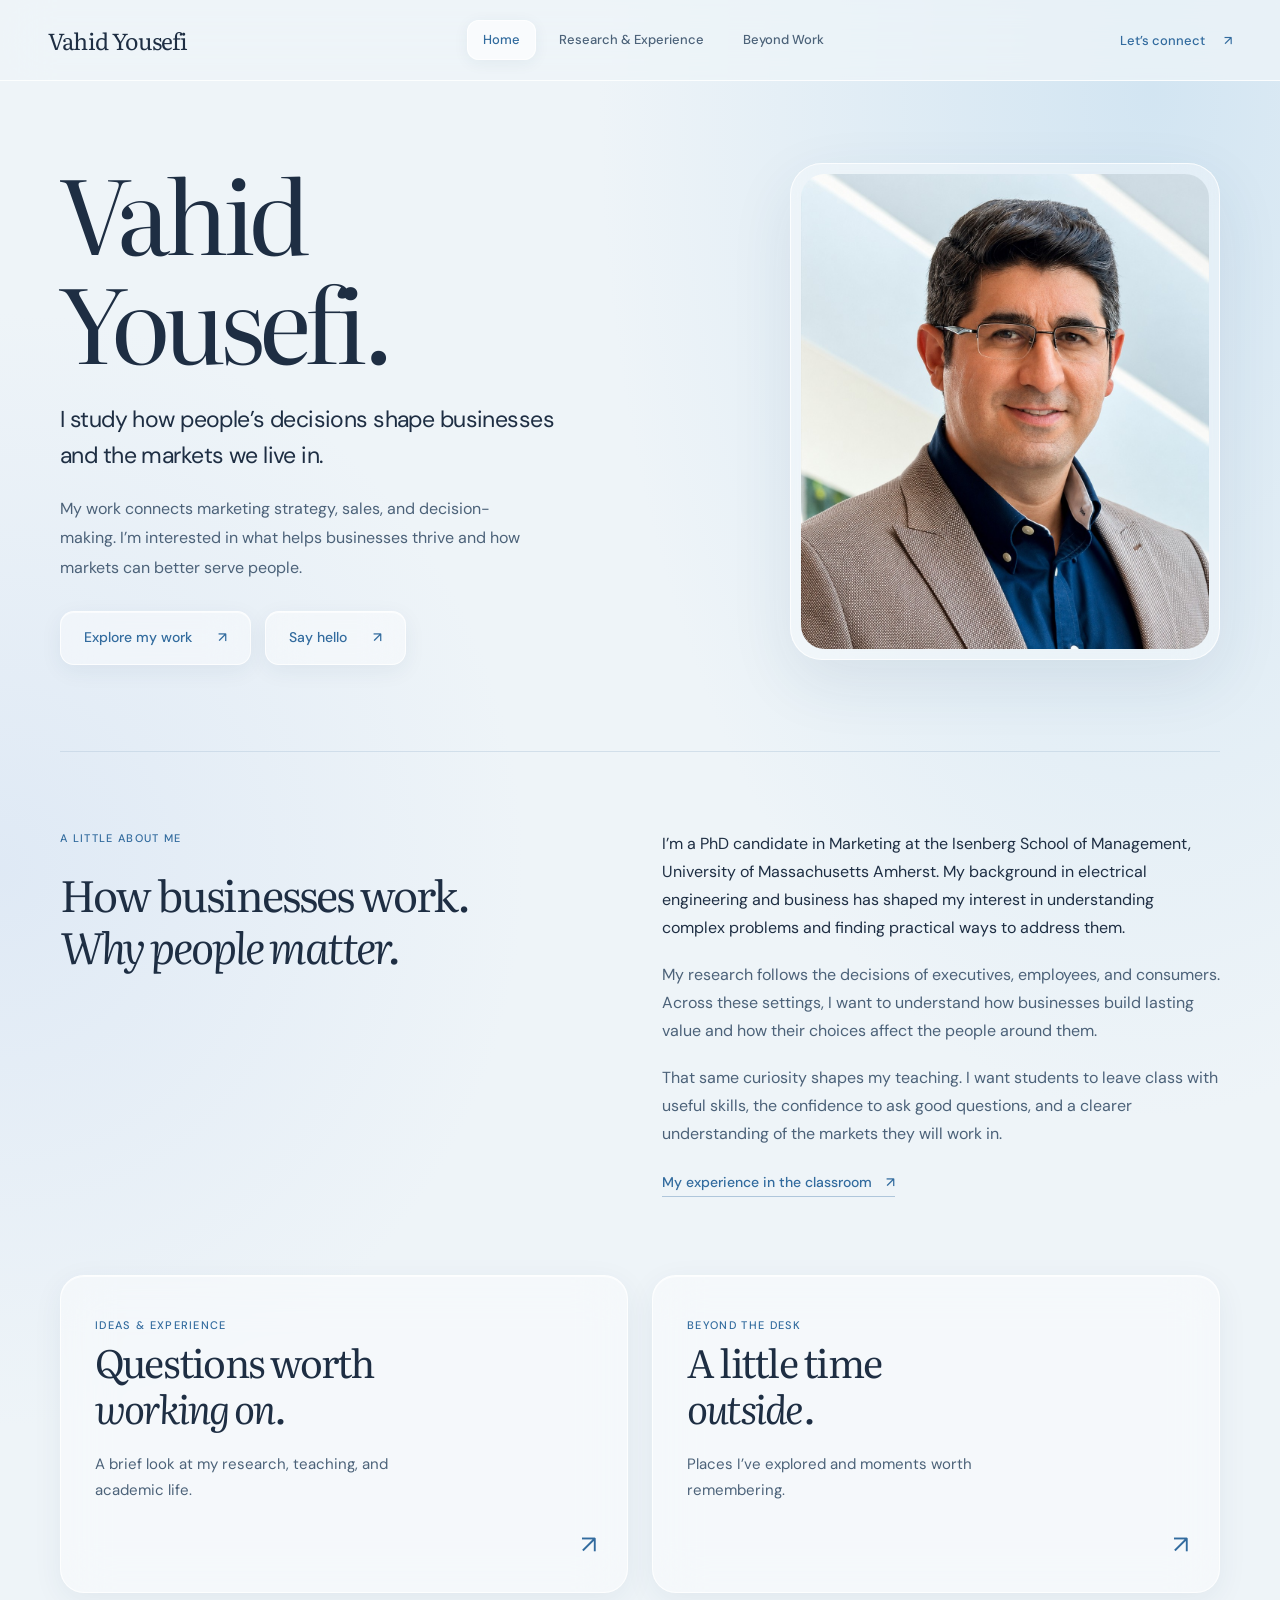
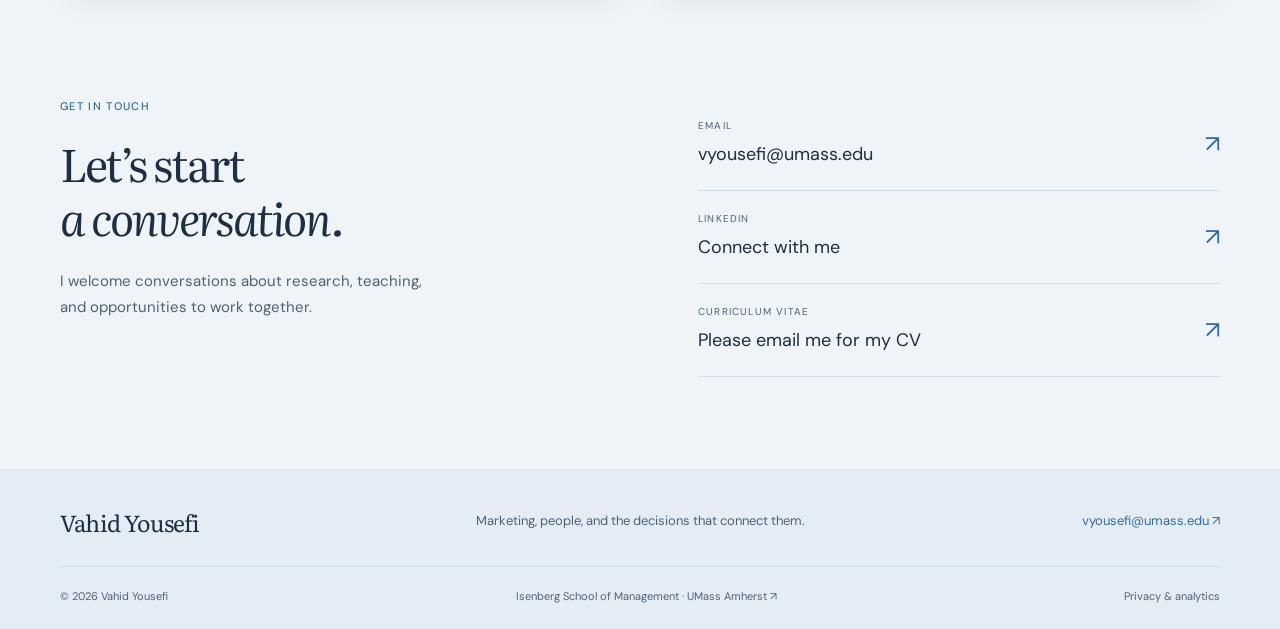
==== commit f79ea83d: "Add files via upload" ====
--- a/index.html
+++ b/index.html
@@ -1,845 +1,19 @@
 <!doctype html>
-<html lang="en">
-<head>
-  <!-- Google tag (gtag.js) -->
-  <script async src="https://www.googletagmanager.com/gtag/js?id=G-24Z9GXTB20"></script>
-  <script>
-    window.dataLayer = window.dataLayer || [];
-    function gtag(){dataLayer.push(arguments);}
-    gtag('js', new Date());
+<html lang="en"><head><meta charset="utf-8"><meta name="viewport" content="width=device-width, initial-scale=1">
+<title>Vahid Yousefi | Marketing PhD Candidate | UMass Amherst</title><meta name="description" content="Vahid Yousefi is a Marketing PhD candidate at UMass Amherst studying marketing strategy, sales, and decision-making."><meta name="theme-color" content="#326b9e">
+<link rel="canonical" href="https://vyousefi.github.io/"><meta name="robots" content="index,follow"><meta name="google-site-verification" content="Gke3a36luYAJlM2TkHpmpx2fNIIzjdOo0yhF8h8RRV8">
+<meta property="og:type" content="website"><meta property="og:title" content="Vahid Yousefi | Marketing PhD Candidate | UMass Amherst"><meta property="og:description" content="Vahid Yousefi is a Marketing PhD candidate at UMass Amherst studying marketing strategy, sales, and decision-making."><meta property="og:url" content="https://vyousefi.github.io/"><meta property="og:image" content="https://vyousefi.github.io/assets/portrait.jpg"><meta property="og:image:alt" content="Portrait of Vahid Yousefi"><meta name="twitter:card" content="summary">
+<link rel="icon" href="assets/favicon.svg" type="image/svg+xml"><link rel="preconnect" href="https://fonts.googleapis.com"><link rel="preconnect" href="https://fonts.gstatic.com" crossorigin><link href="https://fonts.googleapis.com/css2?family=DM+Sans:wght@400;500;600&amp;family=Literata:ital,wght@0,400;0,500;1,400&amp;display=swap" rel="stylesheet"><link rel="stylesheet" href="assets/style.css">
+<script type="application/ld+json">{"@context": "https://schema.org", "@type": "Person", "name": "Vahid Yousefi", "url": "https://vyousefi.github.io/", "image": "https://vyousefi.github.io/assets/portrait.jpg", "jobTitle": "Marketing PhD Candidate", "affiliation": {"@type": "Organization", "name": "Isenberg School of Management, University of Massachusetts Amherst"}, "email": "mailto:vyousefi@umass.edu", "sameAs": ["https://www.linkedin.com/in/vahid-yousefi"], "knowsAbout": ["Marketing strategy", "Sales", "Decision-making", "Marketing education"]}</script><script src="assets/config.js" defer></script><script src="assets/site.js" defer></script></head>
+<body><a class="skip-link" href="#main">Skip to content</a>
+<header class="site-header"><div class="header-inner"><a href="index.html" class="brand" aria-label="Vahid Yousefi home">Vahid Yousefi</a><nav aria-label="Main navigation"><a href="index.html" aria-current="page">Home</a><a href="research.html">Research & Experience</a><a href="beyond.html">Beyond Work</a></nav><a class="header-contact" href="mailto:vyousefi@umass.edu" data-track="email_click">Let’s connect <span aria-hidden="true">↗</span></a></div></header>
+<main id="main">
+<section class="hero wrap"><div class="hero-copy"><h1>Vahid<br>Yousefi.</h1><p class="hero-intro">I study how people’s decisions shape businesses and the markets we live in.</p><p class="hero-sub">My work connects marketing strategy, sales, and decision-making. I’m interested in what helps businesses thrive and how markets can better serve people.</p><div class="button-row"><a class="button primary" href="research.html">Explore my work <span aria-hidden="true">↗</span></a><a class="button primary" href="mailto:vyousefi@umass.edu" data-track="email_click">Say hello <span aria-hidden="true">↗</span></a></div></div>
+<div class="portrait-composition"><figure class="portrait"><img src="assets/portrait.jpg" width="1086" height="1448" alt="Vahid Yousefi" fetchpriority="high"></figure></div></section>
 
-    gtag('config', 'G-24Z9GXTB20');
-  </script>
-  <meta charset="utf-8" />
-  <meta name="viewport" content="width=device-width, initial-scale=1" />
-  <script>document.documentElement.classList.add('js');</script>
-
-  <!-- ============================================================
-       SEO + SHARING  — edit the bracketed URL once your site is live
-       ============================================================ -->
-  <title>Vahid Yousefi — Marketing PhD Candidate, UMass Amherst</title>
-  <meta name="description" content="Vahid Yousefi — Marketing PhD candidate at UMass Amherst studying marketing strategy, sales, decision-making, and consumer behavior." />
-  <meta name="author" content="Vahid Yousefi" />
-  <meta property="og:title" content="Vahid Yousefi — Marketing PhD Candidate" />
-  <meta property="og:description" content="Research on marketing strategy, sales, decision-making, and consumer behavior." />
-  <meta property="og:type" content="website" />
-  <meta property="og:url" content="https://[your-username].github.io" />
-
-  <!-- Fonts -->
-  <link rel="preconnect" href="https://fonts.googleapis.com" />
-  <link rel="preconnect" href="https://fonts.gstatic.com" crossorigin />
-  <link href="https://fonts.googleapis.com/css2?family=DM+Mono:wght@400;500&family=DM+Sans:opsz,wght@9..40,400;9..40,500;9..40,600;9..40,700&family=Fraunces:opsz,wght@9..144,400;9..144,500;9..144,600;9..144,700&display=swap" rel="stylesheet" />
-
-  <style>
-    /* ============================================================
-       DESIGN TOKENS  — classy navy
-       ============================================================ */
-    :root{
-        --ink:#0b1020;
-        --ink-2:#263247;
-        --muted:#6f7685;
-        --paper:#f7f2e8;
-        --surface:#fffaf2;
-        --line:#e7dcc8;
-
-        --accent:#123b5d;        /* elegant deep navy */
-        --accent-ink:#081f33;    /* very dark navy */
-        --accent-soft:#f0e6d4;   /* champagne tint */
-        --steel:#8c6a35;         /* muted gold */
-
-        --g1:#123b5d;
-        --g2:#0b1020;
-        --g3:#b48a45;
-        --g4:#2f4f68;
-
-      --maxw:1300px;
-      --nav-h:68px;
-      --radius:18px;
-
-      --font-display:"Fraunces", Georgia, serif;
-      --font-body:"DM Sans", system-ui, sans-serif;
-      --font-mono:"DM Mono", ui-monospace, monospace;
-    }
-
-    *{box-sizing:border-box;margin:0;padding:0}
-    html{scroll-behavior:smooth;scroll-snap-type:y proximity}
-    body{
-      font-family:var(--font-body);color:var(--ink);background:var(--paper);
-      line-height:1.65;-webkit-font-smoothing:antialiased;text-rendering:optimizeLegibility;
-    }
-    body{
-  background:
-    radial-gradient(circle at top left, rgba(180,138,69,.14), transparent 32%),
-    radial-gradient(circle at top right, rgba(18,59,93,.10), transparent 30%),
-    var(--paper);
-}
-    a{color:inherit;text-decoration:none}
-    img{max-width:100%;display:block}
-
-    .container{width:100%;max-width:min(var(--maxw),90vw);margin-inline:auto}
-    .eyebrow{
-      font-family:var(--font-mono);font-size:.72rem;letter-spacing:.18em;
-      text-transform:uppercase;color:var(--accent-ink);display:inline-block;margin-bottom:1.1rem;
-    }
-    h1,h2,h3{font-family:var(--font-display);font-weight:600;line-height:1.1;letter-spacing:-.015em;font-optical-sizing:auto}
-    .lead{color:var(--muted);font-size:clamp(1.02rem,1.6vw,1.18rem);max-width:100ch}
-
-    /* full-screen snap sections — content aligned to a consistent top position */
-    .section{
-      min-height:100vh; min-height:100dvh;
-      padding-top:calc(var(--nav-h) + 52px);
-      padding-bottom:72px;
-      display:flex;flex-direction:column;justify-content:flex-start;
-      scroll-snap-align:start;position:relative;
-    }
-
-    /* ============================================================
-       NAV
-       ============================================================ */
-    header.nav{
-      position:sticky;top:0;z-index:50;
-      transition:background .3s ease, box-shadow .3s ease, border-color .3s ease;
-      border-bottom:1px solid transparent;
-    }
-    header.nav.scrolled{
-      background:rgba(245,247,251,.85);
-      backdrop-filter:saturate(160%) blur(12px);
-      -webkit-backdrop-filter:saturate(160%) blur(12px);
-      border-bottom:1px solid var(--line);
-    }
-    .nav-inner{display:flex;align-items:center;justify-content:space-between;height:var(--nav-h);width:100%;max-width:min(var(--maxw),90vw);margin-inline:auto}
-    .brand{font-family:var(--font-display);font-weight:600;font-size:1.08rem;letter-spacing:-.01em}
-    .brand span{color:var(--accent)}
-    .nav-links{display:flex;align-items:center;gap:1.7rem}
-    .nav-links a{font-size:.92rem;color:var(--ink-2);transition:color .2s}
-    .nav-links a:hover{color:var(--accent)}
-    .nav-links a.active{color:var(--accent);font-weight:700}   /* bold = the section you're on */
-    .nav-cta{
-      font-family:var(--font-mono);font-size:.8rem;letter-spacing:.04em;
-      padding:.5rem .95rem;border:1px solid var(--ink);border-radius:999px;
-      transition:background .2s,color .2s;
-    }
-    .nav-cta:hover{background:var(--ink);color:#fff}
-    .menu-btn{display:none;background:none;border:0;cursor:pointer;padding:.4rem;color:var(--ink)}
-
-    /* ============================================================
-       HERO  (stays vertically centered)
-       ============================================================ */
-    .hero{
-      min-height:100vh; min-height:100dvh;
-      display:flex;align-items:center;
-      padding-block:88px;overflow:hidden;
-      scroll-snap-align:start;position:relative;
-    }
-    .mesh{position:absolute;inset:0;z-index:0;pointer-events:none;filter:blur(60px);opacity:.5}
-    .mesh i{position:absolute;border-radius:50%;display:block}
-    .mesh .b1{width:46vw;height:46vw;left:-10vw;top:-14vw;background:radial-gradient(circle at 30% 30%,var(--g1),transparent 65%);animation:drift1 18s ease-in-out infinite}
-    .mesh .b2{width:40vw;height:40vw;right:-8vw;top:-6vw;background:radial-gradient(circle at 60% 40%,var(--g3),transparent 62%);animation:drift2 22s ease-in-out infinite}
-    .mesh .b3{width:38vw;height:38vw;right:8vw;bottom:-16vw;background:radial-gradient(circle at 50% 50%,var(--g2),transparent 64%);animation:drift1 26s ease-in-out infinite reverse}
-    @keyframes drift1{0%,100%{transform:translate(0,0)}50%{transform:translate(4%,5%)}}
-    @keyframes drift2{0%,100%{transform:translate(0,0)}50%{transform:translate(-5%,4%)}}
-
-    .hero-grid{position:relative;z-index:1;display:grid;grid-template-columns:1.5fr .95fr;gap:clamp(2rem,5vw,4.5rem);align-items:center;width:100%;max-width:min(var(--maxw),90vw);margin-inline:auto}
-    .hero h1{font-size:clamp(2.7rem,6.5vw,5.2rem);margin:.2rem 0 .7rem;font-weight:600}
-    .hero h1 .ln{color:var(--accent)}
-    .hero-fields{font-family:var(--font-mono);font-size:.84rem;letter-spacing:.04em;color:var(--ink-2);margin-bottom:1.4rem}
-    .hero .lead{margin-bottom:2rem;max-width:54ch}
-    .cta-row{display:flex;flex-wrap:wrap;gap:.7rem}
-    .btn{
-      font-family:var(--font-mono);font-size:.86rem;letter-spacing:.02em;
-      display:inline-flex;align-items:center;gap:.5rem;
-      padding:.72rem 1.25rem;border-radius:999px;transition:transform .18s,background .2s,color .2s,border-color .2s;
-    }
-    .btn:hover{transform:translateY(-2px)}
-    .btn-primary{background:var(--ink);color:#fff}
-    .btn-primary:hover{background:var(--accent)}
-    .btn-ghost{border:1px solid var(--line);background:var(--surface);color:var(--ink-2)}
-    .btn-ghost:hover{border-color:var(--accent);color:var(--accent)}
-
-    .portrait-wrap{display:flex;justify-content:center}
-    .portrait{
-      width:min(400px,150vw);aspect-ratio:3/4;border-radius:24px;position:relative;
-      background:conic-gradient(from 140deg,var(--g1),var(--g2),var(--g3),var(--g4),var(--g1));
-      padding:5px;box-shadow:0 30px 60px -28px rgba(27,58,107,.5);
-    }
-    .portrait-inner{width:100%;height:100%;border-radius:20px;overflow:hidden;background:var(--surface);display:flex;align-items:center;justify-content:center}
-    /* === YOUR PHOTO: delete the <div class="portrait-placeholder">VY</div> line in the HTML
-           below and put this in its place (after adding photo.jpg to your folder):
-           <img src="photo.jpg" alt="Vahid Yousefi" style="width:100%;height:100%;object-fit:cover"> === */
-    .portrait-placeholder{
-      width:100%;height:100%;display:flex;align-items:center;justify-content:center;
-      font-family:var(--font-display);font-size:3.6rem;font-weight:600;color:var(--accent);
-      background:linear-gradient(160deg,var(--accent-soft),#fff);letter-spacing:.02em;
-    }
-    .scroll-cue{
-      position:absolute;left:50%;bottom:26px;transform:translateX(-50%);z-index:1;
-      font-family:var(--font-mono);font-size:.66rem;letter-spacing:.2em;text-transform:uppercase;color:var(--muted);
-      display:flex;flex-direction:column;align-items:center;gap:.4rem;
-    }
-    .scroll-cue svg{animation:bob 1.8s ease-in-out infinite}
-    @keyframes bob{0%,100%{transform:translateY(0)}50%{transform:translateY(5px)}}
-
-    /* ============================================================
-       SECTION HEADERS
-       ============================================================ */
-    .sec-head{max-width:100ch;margin-bottom:2.4rem}
-    .sec-head h2{font-size:clamp(1.9rem,3.6vw,2.8rem);margin-bottom:1rem}
-
-    /* ============================================================
-       ABOUT
-       ============================================================ */
-    .about-grid{display:grid;grid-template-columns:1.45fr 1fr;gap:clamp(2rem,5vw,4.5rem);width:100%}
-    .about-copy h2{font-size:clamp(1.9rem,3.6vw,2.9rem);margin-bottom:1.5rem;max-width:18ch}
-    .about-copy p{color:var(--ink-2);margin-bottom:1.15rem;max-width:60ch}
-    .about-copy .teach-lead{font-weight:500;color:var(--ink)}
-    .about-side{display:flex;flex-direction:column;gap:1.2rem}
-    .infocard{border:1px solid var(--line);border-radius:var(--radius);background:var(--surface);padding:1.6rem 1.7rem}
-    .infocard .card-title{font-family:var(--font-mono);font-size:.7rem;letter-spacing:.14em;text-transform:uppercase;color:var(--accent);display:block;margin-bottom:1rem}
-    .row{padding:.7rem 0;border-bottom:1px solid var(--line)}
-    .row:last-child{border-bottom:0;padding-bottom:0}
-    .row:first-child{padding-top:0}
-    .row .v{font-weight:500;color:var(--ink)}
-    .row .v small{display:block;font-weight:400;color:var(--muted);font-size:.85rem;margin-top:.15rem}
-    .row .v a{border-bottom:1px solid var(--line);transition:color .2s,border-color .2s}
-    .row .v a:hover{color:var(--accent);border-color:var(--accent)}
-    .rbox,
-    .infocard,
-    .rcard,
-    .quote,
-    .talk{
-      box-shadow:0 20px 50px -38px rgba(11,16,32,.35);
-    }
-
-    /* ============================================================
-       RESEARCH — four uniform big boxes
-       Each box has two inner columns: left = title/details, right = description.
-       Change "2fr 3fr" below to change the split (e.g. 1fr 1fr for an even split).
-       ============================================================ */
-    .rbox{
-      display:grid;grid-template-columns:2fr 3fr;gap:clamp(1.4rem,3.5vw,3rem);align-items:start;
-      border:1px solid var(--line);border-radius:var(--radius);background:var(--surface);
-      padding:clamp(1.8rem,3.2vw,2.8rem);margin-bottom:1.4rem;position:relative;overflow:hidden;
-      transition:transform .22s ease,box-shadow .22s ease,border-color .22s ease;
-    }
-    .rbox:hover{transform:translateY(-3px);box-shadow:0 24px 46px -30px rgba(14,23,38,.5);border-color:#d3dceb}
-    .rbox::before{content:"";position:absolute;left:0;top:0;bottom:0;width:5px;background:linear-gradient(var(--g2),var(--g3))}
-    .rbox .p-cat{font-family:var(--font-mono);font-size:.7rem;letter-spacing:.14em;text-transform:uppercase;color:var(--accent)}
-    .rbox h3{font-size:clamp(1.25rem,2vw,1.6rem);margin:.55rem 0 .6rem;line-height:1.24}
-    .rbox .authors{font-family:var(--font-mono);font-size:.78rem;color:var(--muted);margin-bottom:1.1rem}
-    .rbox .desc{color:var(--ink-2);margin-bottom:0}      /* no max-width: fills its column */
-    .rbox .desc .stage{color:var(--accent-ink);font-weight:600}
-    .tags{display:flex;flex-wrap:wrap;gap:.45rem;margin-top:1.2rem}
-    .tag{
-      font-family:var(--font-mono);font-size:.7rem;letter-spacing:.02em;
-      padding:.34rem .62rem;border-radius:999px;background:var(--paper);border:1px solid var(--line);color:var(--muted);
-    }
-    .tag.status{background:var(--accent-soft);border-color:#cfdaea;color:var(--accent-ink)}
-    .tag.venue{background:#eef5fb;border-color:#cfe0f0;color:#2c5a8f}
-
-    /* ============================================================
-       METHODS / EXPERTISE
-       ============================================================ */
-    .methods-grid{display:grid;grid-template-columns:repeat(3,1fr);gap:1.4rem;margin-bottom:2.4rem}
-    .mcol h3{font-size:1.25rem;margin-bottom:1rem;display:flex;align-items:center;gap:.55rem}
-    .mcol h3 .dot{width:9px;height:9px;border-radius:50%;background:var(--accent)}
-    .mcol ul{list-style:none}
-    .mcol li{padding:.5rem 0;border-bottom:1px solid var(--line);color:var(--ink-2);font-size:.95rem}
-    .mcol li:last-child{border-bottom:0}
-    .recog-grid{display:grid;grid-template-columns:repeat(3,1fr);gap:1.4rem}
-    .rcard{border:1px solid var(--line);border-radius:var(--radius);background:var(--surface);padding:1.5rem 1.6rem}
-    .rcard .k{font-family:var(--font-mono);font-size:.9rem;letter-spacing:.12em;text-transform:uppercase;color:var(--accent);display:block;margin-bottom:.9rem}
-    .rcard p{color:var(--ink-2);font-size:.95rem;margin-bottom:.55rem}
-    .rcard p:last-child{margin-bottom:0}
-    .rcard .yr{font-family:var(--font-mono);color:var(--muted);font-size:.82rem}
-
-    /* Compact certification gallery */
-    .cert-list{margin-bottom:1rem}
-    .cert-gallery-label{
-      font-family:var(--font-mono);font-size:.66rem;letter-spacing:.08em;
-      text-transform:uppercase;color:var(--muted);display:block;margin-bottom:.65rem;
-    }
-    .cert-gallery{display:grid;grid-template-columns:repeat(3,1fr);gap:.55rem}
-    .cert-thumb{
-      aspect-ratio:4/3;border:1px solid var(--line);border-radius:9px;overflow:hidden;
-      background:var(--paper);display:flex;align-items:center;justify-content:center;
-      transition:transform .18s ease,border-color .18s ease,box-shadow .18s ease;
-    }
-    .cert-thumb:hover{
-      transform:translateY(-2px);border-color:var(--accent);
-      box-shadow:0 12px 24px -20px rgba(11,16,32,.55);
-    }
-    .cert-thumb img{width:100%;height:100%;object-fit:contain;padding:.25rem}
-    .cert-placeholder{
-      display:none;width:100%;height:100%;align-items:center;justify-content:center;
-      text-align:center;padding:.45rem;font-family:var(--font-mono);font-size:.58rem;
-      line-height:1.35;color:var(--muted);
-    }
-
-    /* ============================================================
-       TEACHING  (tightened: courses + student quotes + photos)
-       ============================================================ */
-    .teach-row{display:flex;align-items:baseline;justify-content:space-between;gap:1.5rem;padding:1rem 0;border-bottom:1px solid var(--line)}
-    .teach-row:first-of-type{border-top:1px solid var(--line)}
-    .teach-row .t-title{font-family:var(--font-display);font-weight:500;font-size:1.12rem}
-    .teach-row .t-meta{font-family:var(--font-mono);font-size:.76rem;color:var(--muted);letter-spacing:.02em;text-align:right}
-    .teaching-layout{display:grid;grid-template-columns:1.4fr .8fr;gap:1.6rem;align-items:start;margin-top:1.9rem;}
-    .teaching-layout .sub-label{margin-top:0;}
-    .teaching-layout .quotes-grid{grid-template-columns:repeat(2,1fr);}
-    .teaching-photos{display:grid;grid-template-columns:1fr;gap:1rem;}
-    .teaching-photos .photo{aspect-ratio:4/3;}
-    .teaching-photos img{width:100%;height:100%;object-fit:cover;}
-
-    .sub-label{font-family:var(--font-mono);font-size:.74rem;letter-spacing:.06em;text-transform:uppercase;color:var(--muted);margin:1.9rem 0 1rem}
-    .quotes-grid{display:grid;grid-template-columns:repeat(3,1fr);gap:1rem}
-    .quote{
-      border:1px solid var(--line);border-left:3px solid var(--accent);border-radius:12px;background:var(--surface);
-      padding:1.2rem 1.3rem;display:flex;flex-direction:column;gap:.8rem;
-    }
-    .quote p{color:var(--ink-2);font-size:.92rem;line-height:1.55}
-    .quote .sem{font-family:var(--font-mono);font-size:.68rem;letter-spacing:.06em;text-transform:uppercase;color:var(--accent);margin-top:auto}
-
-    .gallery{display:grid;grid-template-columns:repeat(3,1fr);gap:1rem;margin-top:1.6rem}
-
-    /* PHOTO PLACEHOLDER — replace each block with an <img> (see comments in HTML) */
-    .photo{
-      position:relative;border-radius:12px;overflow:hidden;aspect-ratio:4/3;
-      background:linear-gradient(150deg,var(--accent-soft),#fff);
-      border:1px solid var(--line);display:flex;align-items:center;justify-content:center;text-align:center;
-    }
-    .photo .ph{display:flex;flex-direction:column;align-items:center;gap:.5rem;color:var(--muted);padding:1rem}
-    .photo .ph svg{opacity:.5}
-    .photo .ph span{font-family:var(--font-mono);font-size:.7rem;letter-spacing:.04em}
-
-    /* ============================================================
-       TALKS / CONFERENCES
-       ============================================================ */
-    .talks-grid{display:grid;grid-template-columns:repeat(2,1fr);gap:1.4rem}
-    .talk{border:1px solid var(--line);border-radius:var(--radius);overflow:hidden;background:var(--surface);transition:transform .22s ease,box-shadow .22s ease,border-color .22s ease;display:flex;flex-direction:column}
-    .talk:hover{transform:translateY(-3px);box-shadow:0 22px 44px -30px rgba(14,23,38,.5);border-color:#d3dceb}
-    .talk .photo{border:0;border-bottom:1px solid var(--line);border-radius:0;aspect-ratio:16/9}
-    .talk-body{padding:1.5rem 1.6rem 1.55rem}
-    .talk .yr{font-family:var(--font-mono);font-size:.74rem;letter-spacing:.06em;color:var(--accent);font-weight:500}
-    .talk h3{font-size:1.12rem;margin:.5rem 0 .55rem;line-height:1.28}
-    .talk .authors{font-family:var(--font-mono);font-size:.74rem;color:var(--muted)}
-    .talk .photo img{width:100%;height:100%;object-fit:cover;}
-    .talk-placeholder-card{width:100%;height:100%;padding:1.5rem;display:flex;flex-direction:column;justify-content:center;align-items:center;text-align:center;background:linear-gradient(150deg,var(--accent-soft),#fff);}
-    .talk-placeholder-card .small{font-family:var(--font-mono);font-size:.72rem;letter-spacing:.08em;text-transform:uppercase;color:var(--muted);}
-    .talk-placeholder-card .big{font-family:var(--font-display);font-size:clamp(1.35rem,2.2vw,2rem);line-height:1.1;color:var(--accent-ink);margin:.75rem 0;}
-
-    /* ============================================================
-       CONTACT (dark, centered)
-       ============================================================ */
-    .section--dark{background:radial-gradient(circle at 20% 20%, rgba(180,138,69,.25), transparent 30%),linear-gradient(135deg, #081f33 0%, #0b1020 55%, #123b5d 100%);color:#fff;overflow:hidden;justify-content:center;padding-block:88px;}
-    .section--dark .mesh{opacity:.4;filter:blur(70px)}
-    .contact-inner{position:relative;z-index:1;text-align:center;max-width:52ch;margin-inline:auto}
-    .section--dark .eyebrow{color:#9fc0e8}
-    .contact-inner h2{font-size:clamp(2rem,4vw,3.1rem);margin-bottom:1.1rem}
-    .contact-inner p{color:#c2cde0;margin-bottom:2rem;font-size:1.05rem}
-    .section--dark .btn-primary{background:#fff;color:var(--ink)}
-    .section--dark .btn-primary:hover{background:var(--accent);color:#fff}
-    .section--dark .btn-ghost{background:transparent;border-color:rgba(255,255,255,.25);color:#dce4ef}
-    .section--dark .btn-ghost:hover{border-color:#fff;color:#fff}
-
-    /* ============================================================
-       FOOTER
-       ============================================================ */
-    footer.foot{padding:2.4rem 0;border-top:1px solid var(--line)}
-    .foot-inner{display:flex;flex-wrap:wrap;gap:1rem;align-items:center;justify-content:space-between;width:100%;max-width:min(var(--maxw),90vw);margin-inline:auto}
-    .foot-inner .small{font-family:var(--font-mono);font-size:.76rem;color:var(--muted);letter-spacing:.03em}
-    .foot-links{display:flex;gap:1.3rem}
-    .foot-links a{font-size:.86rem;color:var(--ink-2);transition:color .2s}
-    .foot-links a:hover{color:var(--accent)}
-
-    /* ============================================================
-       MOTION + REVEAL  (content stays visible even if JS doesn't run)
-       ============================================================ */
-    .reveal{transition:opacity .7s ease,transform .7s ease}
-    .js .reveal{opacity:0;transform:translateY(18px)}
-    .js .reveal.in{opacity:1;transform:none}
-    .hero .reveal{transition-delay:var(--d,0ms)}
-    :focus-visible{outline:2.5px solid var(--accent);outline-offset:3px;border-radius:4px}
-
-    @media (prefers-reduced-motion:reduce){
-      *{animation:none!important}
-      .reveal,.js .reveal{opacity:1;transform:none;transition:none}
-      html{scroll-behavior:auto;scroll-snap-type:none}
-      .btn:hover,.rbox:hover,.talk:hover{transform:none}
-    }
-
-    /* ============================================================
-       RESPONSIVE
-       ============================================================ */
-    @media (max-width:880px){
-      .hero-grid{grid-template-columns:1fr;gap:2.6rem}
-      .portrait-wrap{order:-1}
-      .about-grid{grid-template-columns:1fr}
-      .teaching-layout{grid-template-columns:1fr}
-      .rbox{grid-template-columns:1fr;gap:.6rem}     /* boxes stack to one column on phones */
-      .methods-grid,.recog-grid,.gallery,.talks-grid,.quotes-grid{grid-template-columns:1fr}
-      .nav-links{
-        position:fixed;inset:var(--nav-h) 0 auto 0;flex-direction:column;gap:1.4rem;
-        background:rgba(245,247,251,.97);backdrop-filter:blur(12px);
-        padding:1.8rem 0 2.2rem;border-bottom:1px solid var(--line);
-        transform:translateY(-130%);transition:transform .32s ease;
-      }
-      .nav-links.open{transform:translateY(0)}
-      .menu-btn{display:block}
-      .teach-row{flex-direction:column;gap:.3rem}
-      .teach-row .t-meta{text-align:left}
-      .section,.hero{min-height:auto}
-    }
-    @media (min-width:881px) and (max-width:1040px){
-      .quotes-grid{grid-template-columns:repeat(2,1fr)}
-    }
-  </style>
-</head>
-<body>
-
-  <!-- ===================== NAV ===================== -->
-  <header class="nav" id="nav">
-    <div class="nav-inner">
-      <a href="#top" class="brand">Vahid Yousefi<span></span></a>
-      <nav class="nav-links" id="navlinks">
-        <a href="#about">About</a>
-        <a href="#research">Research</a>
-        <a href="#methods">Methods</a>
-        <a href="#teaching">Teaching</a>
-        <a href="#talks">Talks</a>
-        <a href="#contact">Contact</a>
-        <a href="cv.pdf" class="nav-cta">CV ↗</a>
-      </nav>
-      <button class="menu-btn" id="menuBtn" aria-label="Menu" aria-expanded="false">
-        <svg width="26" height="26" viewBox="0 0 24 24" fill="none" stroke="currentColor" stroke-width="2"><line x1="3" y1="7" x2="21" y2="7"/><line x1="3" y1="12" x2="21" y2="12"/><line x1="3" y1="17" x2="21" y2="17"/></svg>
-      </button>
-    </div>
-  </header>
-
-  <main id="top">
-
-    <!-- ===================== HERO ===================== -->
-    <section class="hero">
-      <div class="mesh" aria-hidden="true"><i class="b1"></i><i class="b2"></i><i class="b3"></i></div>
-      <div class="hero-grid">
-        <div>
-          <span class="eyebrow reveal" style="--d:0ms">Marketing PhD Candidate (ABD) - Isenberg, UMass Amherst</span>
-          <h1 class="reveal" style="--d:80ms">Vahid <span class="ln">Yousefi</span></h1>
-          <p class="hero-fields reveal" style="--d:130ms">Marketing Strategy · Sales · Decision-Making · Consumer Behavior</p>
-          <p class="lead reveal" style="--d:180ms">My research spans marketing strategy, sales, and decision-making, at both the meso level of how firms compete and the micro level of how managers and consumers make choices. At its core is a fascination with how businesses actually work and how technology is reshaping the markets they operate in.</p>
-          <div class="cta-row reveal" style="--d:240ms">
-            <a href="cv.pdf" class="btn btn-primary">View CV</a>
-            <a href="mailto:vyousefi@umass.edu" class="btn btn-ghost">Email</a>
-            <a href="https://www.linkedin.com/in/vahid-yousefi" class="btn btn-ghost">LinkedIn</a>
-          </div>
-        </div>
-        <div class="portrait-wrap reveal" style="--d:200ms">
-          <div class="portrait">
-            <div class="portrait-inner">
-              <!-- YOUR PHOTO GOES HERE. After adding photo.jpg to your folder, replace the next line with:
-                   <img src="photo.jpg" alt="Vahid Yousefi" style="width:100%;height:100%;object-fit:cover"> -->
-              <img src="photo.jpg" alt="Vahid Yousefi" style="width:100%;height:100%;object-fit:cover">
-            </div>
-          </div>
-        </div>
-      </div>
-      <div class="scroll-cue" aria-hidden="true">
-        Scroll
-        <svg width="16" height="16" viewBox="0 0 24 24" fill="none" stroke="currentColor" stroke-width="2"><polyline points="6 9 12 15 18 9"/></svg>
-      </div>
-    </section>
-
-    <!-- ===================== ABOUT ===================== -->
-    <section class="section" id="about">
-      <div class="container about-grid">
-        <div class="about-copy reveal">
-          <span class="eyebrow">About</span>
-          <h2>My Motivation</h2>
-          <p>I'm fascinated by a simple question with endless depth: what makes a company thrive? My research follows that question into the minds of the executives who set strategy, the salesforce that carries it to market, and the consumers whose experience and well-being ultimately decide whether any of it works. I want to understand how good decisions get made, how technology is rewriting the rules of competition, and how markets can serve people better, not just sell to them more.</p>
-          <p class="teach-lead">That same curiosity shapes how I teach.</p>
-          <p>My goal in every class is for students to walk out feeling they learned something real. Shape ideas they'll actually use in their work and their lives. I want the material to feel important rather than abstract. Teaching them practical tools for understanding the markets they'll spend their careers in, and the confidence to put them to use.</p>
-        </div>
-        <aside class="about-side">
-          <div class="infocard reveal">
-            <span class="card-title">Education</span>
-            <div class="row"><span class="v">Ph.D. in Marketing (ABD)<small>UMass Amherst · Expected Sep. 2027 — proposal defended June 2026</small></span></div>
-            <div class="row"><span class="v">MBA, Business Administration<small>University of Tehran · 2018</small></span></div>
-            <div class="row"><span class="v">B.Sc. in Electrical Engineering<small>Shiraz University of Technology · 2015</small></span></div>
-          </div>
-          <div class="infocard reveal">
-            <span class="card-title">Dissertation Committee</span>
-            <div class="row"><span class="v"><a href="https://www.isenberg.umass.edu/people/thomas-brashear-alejandro">Dr. Thomas Brashear Alejandro</a><small>Chair</small></span></div>
-            <div class="row"><span class="v"><a href="https://www.isenberg.umass.edu/people/kun-qian">Dr. Kun Qian</a></span></div>
-            <div class="row"><span class="v"><a href="https://www.isenberg.umass.edu/people/veronica-martin-ruiz">Dr. Veronica Martin Ruiz</a></span></div>
-            <div class="row"><span class="v"><a href="https://www.isenberg.umass.edu/people/annie-ding">Dr. Meng Qi Ding</a></span></div>
-            <div class="row"><span class="v"><a href="https://www.umass.edu/social-sciences/about/directory/rosemary-pang">Dr. Rosemary Pang</a></span></div>
-          </div>
-        </aside>
-      </div>
-    </section>
-
-    <!-- ===================== RESEARCH ===================== -->
-    <section class="section" id="research">
-      <div class="container">
-        <div class="sec-head reveal">
-          <span class="eyebrow">Research</span>
-          <h2>Four active projects across strategy and behavior.</h2>
-          <p class="lead">From executive cognition and market-based assets to consumer switching and psychological ownership.</p>
-        </div>
-
-        <!-- BOX 1 -->
-        <article class="rbox reveal">
-          <div>
-            <span class="p-cat">Dissertation · Marketing Strategy</span>
-            <h3>Executive Cognition and Market-Based Assets: The Influence of CEO Overconfidence on Brand, Social, and Knowledge Equity</h3>
-            <p class="authors">Vahid Yousefi &amp; Thomas Brashear Alejandro</p>
-            <div class="tags">
-              <span class="tag status">Data collection in progress</span>
-              <span class="tag venue">Target: J. of the Academy of Marketing Science</span>
-              <span class="tag">Panel Econometrics</span>
-              <span class="tag">Event-study DiD</span>
-              <span class="tag">Text Analysis</span>
-            </div>
-          </div>
-          <div>
-            <p class="desc">Intangible market-based assets now drive most of a firm's value, yet we know little about how the people at the top shape them. Grounded in Upper Echelons Theory, this project separates CEO overconfidence into overestimation, overplacement, and overprecision, and shows how each builds or erodes a firm's brand, social, and knowledge equity — with CMO presence and CEO emotionality as key moderators. It draws on a large panel of U.S. public firms (ExecuComp, Compustat, Capital IQ, ESG indicators, and earnings-call transcripts), complemented by a matched event-study design.<br> <strong>Stage:</strong> data collection is currently in progress.</p>
-          </div>
-        </article>
-
-        <!-- BOX 2 -->
-        <article class="rbox reveal">
-          <div>
-            <span class="p-cat">Marketing Scholarship</span>
-            <h3>You Are Who You Read and Where You Publish</h3>
-            <p class="authors">George Milne, Vahid Yousefi, Bruce Weinberg, &amp; Kyungin Ryu</p>
-            <div class="tags">
-              <span class="tag status">Manuscript in preparation</span>
-              <span class="tag venue">Target: J. of Marketing Education</span>
-              <span class="tag">Web Scraping</span>
-              <span class="tag">Panel Econometrics</span>
-              <span class="tag">Cluster Analysis</span>
-            </div>
-          </div>
-          <div>
-            <p class="desc">This project maps the intellectual structure of marketing scholarship by analyzing the publication and citation records of leading marketing scholars collected from Google Scholar. Using scholars’ publication patterns across core marketing journals, we identify five distinct research “tribes” within the field. The goal is to make the hidden structure of academic marketing more visible, helping PhD students recognize their intellectual community, clarify their research interests, and navigate early career choices more deliberately. <br><br> <strong>Stage:</strong> data has been collected and analyzed; the manuscript is in preparation.</p>
-          </div>
-        </article>
-
-        <!-- BOX 3 -->
-        <article class="rbox reveal">
-          <div>
-            <span class="p-cat">Frontline Employees</span>
-            <h3>A Meta-Analytical Assessment of the Push–Pull–Mooring Theory</h3>
-            <p class="authors">Vahid Yousefi, Samira Yaabdollahi, &amp; Hossein Hashemi Bahramani</p>
-            <div class="tags">
-              <span class="tag status">Manuscript in preparation</span>
-              <span class="tag venue">Target: J. of Business Research</span>
-              <span class="tag">Meta-Analysis</span>
-            </div>
-          </div>
-          <div>
-            <p class="desc">This project uses meta-analytic methods to synthesize empirical research on push, pull, and mooring factors among salespeople and frontline employees. Drawing on prior studies, we classify the forces that create pressure to leave, attract employees toward alternatives, or keep them attached to their current roles. The project aims to clarify how these forces operate across boundary-spanning work contexts and to identify where the literature offers strong evidence, inconsistent findings, or opportunities for future theory development. <br><br> <strong>Stage:</strong> data has been collected and initial meta-analyses have been conducted; the manuscript direction is currently being refined.</p>
-          </div>
-        </article>
-
-        <!-- BOX 4 -->
-        <article class="rbox reveal">
-          <div>
-            <span class="p-cat">Consumer Behavior</span>
-            <h3>Losing Control Behind the Wheel: How Subscription Models Shape Consumer Ownership and Fairness Perceptions</h3>
-            <p class="authors">Samira Yaabdollahi &amp; Vahid Yousefi</p>
-            <div class="tags">
-              <span class="tag status">Analysis in progress</span>
-              <span class="tag venue">Target: J. of Business Research</span>
-              <span class="tag">Experiments</span>
-            </div>
-          </div>
-          <div>
-            <p class="desc">As firms increasingly shift from product-oriented to service-oriented strategies, many are embedding add-on features into physical products while restricting access through subscriptionbased activation. This research examines how consumers respond to this emerging purchase model in the automobile industry. Study 1 uses web-scraped Reddit discussions and topic modeling to explore consumers’ reactions to subscription-based locked features, identifying perceived price unfairness and reduced psychological ownership as two central areas of concern. Building on these findings, Study 2 uses a scenario-based experiment to examine how subscription-based access, compared with upfront payment, influences consumers’ purchase intentions through these two mechanisms. The experiment also investigates whether feature innovativeness and feature type, specifically safety versus convenience, shape consumers’ responses to subscription-based add-on features. The research contributes to the literature on psychological ownership and pricing by showing how firms’ continued control over features embedded in legally owned products can transform a pricing decision into broader judgments about fairness, control, and ownership. <br> <br><strong>Stage:</strong> data has been collected and analysis is in progress.</p>
-          </div>
-        </article>
-      </div>
-    </section>
-
-    <!-- ===================== METHODS ===================== -->
-    <section class="section" id="methods">
-      <div class="container">
-        <div class="sec-head reveal">
-          <span class="eyebrow">Methods &amp; Recognition</span>
-          <h2>Quantitative and Behavioral Toolkit.</h2>
-        </div>
-        <div class="methods-grid">
-          <div class="mcol reveal">
-            <h3><span class="dot"></span>Quantitative &amp; Causal</h3>
-            <ul>
-              <li>Panel / secondary-data econometrics</li>
-              <li>Structural models</li>
-              <li>Event-study difference-in-differences</li>
-            </ul>
-          </div>
-          <div class="mcol reveal">
-            <h3><span class="dot"></span>Computational</h3>
-            <ul>
-              <li>Machine learning</li>
-              <li>Text analysis</li>
-              <li>Meta-analysis</li>
-            </ul>
-          </div>
-          <div class="mcol reveal">
-            <h3><span class="dot"></span>Behavioral</h3>
-            <ul>
-              <li>Experimental design</li>
-              <li>Consumer decision-making</li>
-              <li>Survey methods</li>
-            </ul>
-          </div>
-        </div>
-        <div class="recog-grid">
-          <div class="rcard reveal">
-            <span class="k"> <strong> Honors &amp; Awards</strong></span>
-            <p>Harold E. Hardy Scholarship <span class="yr">· 2024</span></p>
-            <p>Full Doctoral Scholarship, UMass Amherst <span class="yr">· 2022</span></p>
-            <p>Isenberg Doctoral Fellowship <span class="yr">· 2022</span></p>
-          </div>
-          <div class="rcard reveal cert-card">
-            <span class="k"><strong>Certifications</strong></span>
-            <div class="cert-list">
-              <p>AMS Excellence in Marketing Education <br> (Generative AI)</p>
-              <p>Selling and Sales Management (ISBM)</p>
-              <p>Marketing Strategy Seminar (MSI)</p>
-            </div>
-
-            <span class="cert-gallery-label">Certificate gallery · click to enlarge</span>
-            <div class="cert-gallery">
-              <!-- Add these three image files to the same folder as this HTML file. -->
-              <a class="cert-thumb" href="certification-1.jpg" target="_blank" rel="noopener" aria-label="Open certificate 1">
-                <img src="certification-1.jpg" alt="AMS Excellence in Marketing Education certificate" loading="lazy" onerror="this.style.display='none';this.nextElementSibling.style.display='flex'">
-                <span class="cert-placeholder">Add<br>certification-1.jpg</span>
-              </a>
-              <a class="cert-thumb" href="certification-2.jpg" target="_blank" rel="noopener" aria-label="Open certificate 2">
-                <img src="certification-2.jpg" alt="Selling and Sales Management certificate" loading="lazy" onerror="this.style.display='none';this.nextElementSibling.style.display='flex'">
-                <span class="cert-placeholder">Add<br>certification-2.jpg</span>
-              </a>
-              <a class="cert-thumb" href="certification-3.jpg" target="_blank" rel="noopener" aria-label="Open certificate 3">
-                <img src="certification-3.jpg" alt="Marketing Strategy Seminar certificate" loading="lazy" onerror="this.style.display='none';this.nextElementSibling.style.display='flex'">
-                <span class="cert-placeholder">Add<br>certification-3.jpg</span>
-              </a>
-            </div>
-          </div>
-          <div class="rcard reveal">
-            <span class="k"> <strong> Languages </strong> </span>
-            <p>English</p>
-            <p>Persian (Farsi)</p>
-          </div>
-        </div>
-      </div>
-    </section>
-
-    <!-- ===================== TEACHING ===================== -->
-    <section class="section" id="teaching">
-      <div class="container">
-        <div class="sec-head reveal">
-          <span class="eyebrow">Teaching</span>
-          <h2>In The Classroom.</h2>
-          <p class="lead">Instructor of Record — Isenberg School of Management, UMass Amherst.</p>
-        </div>
-
-        <div class="reveal">
-          <div class="teach-row">
-            <span class="t-title">Marketing Research</span>
-            <span class="t-meta">Instructor of Record · Fall 2024, Spring 2025, Spring 2026 · In person</span>
-          </div>
-          <div class="teach-row">
-            <span class="t-title">Fundamentals of Marketing</span>
-            <span class="t-meta">Instructor of Record · Summer 2025, Summer 2026 · Online</span>
-          </div>
-        </div>
-
-        <div class="teaching-layout reveal">
-
-  <div class="student-comments">
-    <p class="sub-label">What students say — Fall 2024 to Spring 2026</p>
-
-    <div class="quotes-grid">
-      <blockquote class="quote">
-        <p>“Professor Vahid has a lot of potential as a professor, as he was always happy to be in class and excited to teach us the course material.”</p>
-        <span class="sem">Fall 2024</span>
-      </blockquote>
-
-      <blockquote class="quote">
-        <p>“He seems very interested in the course content and wants his students to learn.”</p>
-        <span class="sem">Fall 2024</span>
-      </blockquote>
-
-      <blockquote class="quote">
-        <p>“The professor was able to take student feedback to improve his course throughout the semester.”</p>
-        <span class="sem">Spring 2025</span>
-      </blockquote>
-
-      <blockquote class="quote">
-        <p>“I felt like I learned a lot. I'm confident that the knowledge I gained this semester will help me in my future career.”</p>
-        <span class="sem">Spring 2025</span>
-      </blockquote>
-
-      <blockquote class="quote">
-        <p>“You can tell he cares about his job and his students. I thoroughly enjoyed this class.”</p>
-        <span class="sem">Spring 2026</span>
-      </blockquote>
-
-      <blockquote class="quote">
-        <p>“One of the most helpful professors during my time at UMass — you make me more excited to continue diving into marketing.”</p>
-        <span class="sem">Spring 2026</span>
-      </blockquote>
-    </div>
-  </div>
-
-  <div class="teaching-photos">
-    <div class="photo">
-      <img src="teaching-1.jpg" alt="Vahid Yousefi teaching in class">
-    </div>
-
-    <div class="photo">
-      <img src="teaching-2.jpg" alt="Classroom teaching moment">
-    </div>
-  </div>
-
-</div>
-      </div>
-    </section>
-
-    <!-- ===================== TALKS / CONFERENCES ===================== -->
-    <section class="section" id="talks">
-      <div class="container">
-        <div class="sec-head reveal">
-          <span class="eyebrow">Conference Presentations</span>
-          <h2>On The Podium.</h2>
-        </div>
-        <div class="talks-grid">
-
-          <article class="talk reveal">
-            <!-- Replace with: <img src="talk-2026.jpg" alt="AMS 2026"> -->
-            <div class="photo"><img src="talk-2026.jpg" alt="Vahid Yousefi presenting at Academy of Marketing Science 2026"></div>
-            <div class="talk-body">
-              <span class="yr">2026 · Academy of Marketing Science · Savannah, GA</span>
-              <h3>Pride, Precision, and Projection: CEO Confidence Types and Market-Based Assets</h3>
-              <p class="authors">Vahid Yousefi &amp; Thomas Brashear Alejandro</p>
-            </div>
-          </article>
-
-          <article class="talk reveal">
-            <!-- Replace with: <img src="talk-2025.jpg" alt="AMA Winter 2025"> -->
-            <div class="photo"><img src="talk-2025.jpg" alt="Vahid Yousefi presenting at AMA Winter Academic Conference 2025"></div>
-            <div class="talk-body">
-              <span class="yr">2025 · AMA Winter Academic Conference · Phoenix, AZ</span>
-              <h3>Confidence at the Helm: Exploring the Influence of CEO Overconfidence on Market-Based Assets</h3>
-              <p class="authors">Vahid Yousefi &amp; Thomas Brashear Alejandro</p>
-            </div>
-          </article>
-
-          <article class="talk reveal">
-            <!-- Replace with: <img src="talk-2024.jpg" alt="AMA Winter 2024"> -->
-            <div class="photo"><img src="talk-2024.jpg" alt="Vahid Yousefi presenting at AMA Winter Academic Conference 2024"></div>
-            <div class="talk-body">
-              <span class="yr">2024 · AMA Winter Academic Conference · St. Pete's Beach, FL</span>
-              <h3>Leader–Member Exchange and Relationship Quality: Impacts on Sales Performance and Turnover Intention</h3>
-              <p class="authors">Vahid Yousefi &amp; Thomas Brashear Alejandro</p>
-            </div>
-          </article>
-
-          <article class="talk reveal">
-            <!-- Replace with: <img src="talk-2023.jpg" alt="SMA 2023"> -->
-            <div class="photo">
-  <div class="talk-placeholder-card">
-    <span class="small">SMA 2023 · Fort Worth, TX</span>
-    <span class="big">AI &amp; Sales Cycle</span>
-    <span class="small">Conference Presentation</span>
-  </div>
-</div>
-            <div class="talk-body">
-              <span class="yr">2023 · Society for Marketing Advances · Fort Worth, TX</span>
-              <h3>Artificial Intelligence's Influence on Various Phases of the Sales Cycle</h3>
-              <p class="authors">Kaitlin Gravois, Vahid Yousefi &amp; Kristina Harrison</p>
-            </div>
-          </article>
-
-        </div>
-      </div>
-    </section>
-
-    <!-- ===================== CONTACT ===================== -->
-    <section class="section section--dark" id="contact">
-      <div class="mesh" aria-hidden="true"><i class="b1"></i><i class="b2"></i><i class="b3"></i></div>
-      <div class="contact-inner reveal">
-        <span class="eyebrow">Contact</span>
-        <h2>Let's connect.</h2>
-        <p>Whether it's a potential collaboration, a question about my research, or a conversation about teaching and markets, I'd love to hear from you. My inbox is always open — please don't hesitate to reach out.</p>
-        <div class="cta-row" style="justify-content:center">
-          <a href="mailto:vyousefi@umass.edu" class="btn btn-primary">vyousefi@umass.edu</a>
-          <a href="cv.pdf" class="btn btn-ghost">Download CV</a>
-          <a href="https://www.linkedin.com/in/vahid-yousefi" class="btn btn-ghost">LinkedIn</a>
-        </div>
-      </div>
-    </section>
-  </main>
-
-  <!-- ===================== FOOTER ===================== -->
-  <footer class="foot">
-    <div class="foot-inner">
-      <span class="small">© <span id="yr"></span> Vahid Yousefi · Marketing PhD Candidate, UMass Amherst</span>
-      <div class="foot-links">
-        <a href="#about">About</a>
-        <a href="#research">Research</a>
-        <a href="cv.pdf">CV</a>
-        <a href="mailto:vyousefi@umass.edu">Email</a>
-      </div>
-    </div>
-  </footer>
-
-  <script>
-    document.getElementById('yr').textContent = new Date().getFullYear();
-
-    const nav = document.getElementById('nav');
-    const onScroll = () => nav.classList.toggle('scrolled', window.scrollY > 12);
-    onScroll();
-    window.addEventListener('scroll', onScroll, {passive:true});
-
-    const btn = document.getElementById('menuBtn');
-    const links = document.getElementById('navlinks');
-    btn.addEventListener('click', () => {
-      const open = links.classList.toggle('open');
-      btn.setAttribute('aria-expanded', open);
-    });
-    links.querySelectorAll('a').forEach(a => a.addEventListener('click', () => {
-      links.classList.remove('open'); btn.setAttribute('aria-expanded', false);
-    }));
-
-    // fade-in on scroll (with fallbacks so content never stays hidden)
-    const revealAll = () => document.querySelectorAll('.reveal').forEach(el => el.classList.add('in'));
-    try {
-      if ('IntersectionObserver' in window) {
-        const io = new IntersectionObserver((entries) => {
-          entries.forEach(e => { if (e.isIntersecting){ e.target.classList.add('in'); io.unobserve(e.target);} });
-        }, {threshold:0.12, rootMargin:'0px 0px -40px 0px'});
-        document.querySelectorAll('.reveal').forEach(el => io.observe(el));
-      } else { revealAll(); }
-    } catch (err) { revealAll(); }
-    setTimeout(() => document.querySelectorAll('.reveal:not(.in)').forEach(el => el.classList.add('in')), 1600);
-
-    // bold the nav item for whichever section is on screen
-    const sections = ['about','research','methods','teaching','talks','contact']
-      .map(id => document.getElementById(id)).filter(Boolean);
-    const navMap = {};
-    document.querySelectorAll('.nav-links a').forEach(a => {
-      const id = a.getAttribute('href').replace('#',''); if(id) navMap[id]=a;
-    });
-    const spy = new IntersectionObserver((entries) => {
-      entries.forEach(e => {
-        const a = navMap[e.target.id];
-        if(a && e.isIntersecting){
-          Object.values(navMap).forEach(x=>x.classList.remove('active'));
-          a.classList.add('active');
-        }
-      });
-    }, {threshold:0.5});
-    sections.forEach(s => spy.observe(s));
-  </script>
-</body>
-</html>
+<section class="section wrap about-section"><div><p class="eyebrow">A little about me</p><h2>How businesses work.<br><em>Why people matter.</em></h2></div><div class="prose"><p>I’m a PhD candidate in Marketing at the Isenberg School of Management, University of Massachusetts Amherst. My background in electrical engineering and business has shaped my interest in understanding complex problems and finding practical ways to address them.</p><p>My research follows the decisions of executives, employees, and consumers. Across these settings, I want to understand how businesses build lasting value and how their choices affect the people around them.</p><p>That same curiosity shapes my teaching. I want students to leave class with useful skills, the confidence to ask good questions, and a clearer understanding of the markets they will work in.</p><a class="text-link" href="research.html#teaching">My experience in the classroom <span aria-hidden="true">↗</span></a></div></section>
+<section class="wrap pathways"><a class="pathway work-path" href="research.html"><span class="eyebrow">Ideas & experience</span><h2>Questions worth<br><em>working on.</em></h2><p>A brief look at my research, teaching, and academic life.</p><span class="round-arrow" aria-hidden="true">↗</span></a><a class="pathway outdoor-path" href="beyond.html"><span class="eyebrow">Beyond the desk</span><h2>A little time<br><em>outside.</em></h2><p>Places I’ve explored and moments worth remembering.</p><span class="round-arrow" aria-hidden="true">↗</span></a></section>
+<section class="contact-section wrap" id="contact"><div><p class="eyebrow">Get in touch</p><h2>Let’s start<br><em>a conversation.</em></h2><p>I welcome conversations about research, teaching, and opportunities to work together.</p></div><div class="contact-links"><a href="mailto:vyousefi@umass.edu" data-track="email_click"><span>Email</span><strong>vyousefi@umass.edu</strong><span aria-hidden="true">↗</span></a><a href="https://www.linkedin.com/in/vahid-yousefi" target="_blank" rel="noopener noreferrer" data-track="linkedin_click"><span>LinkedIn</span><strong>Connect with me</strong><span aria-hidden="true">↗</span></a><a href="mailto:vyousefi@umass.edu?subject=CV%20request" data-track="cv_request"><span>Curriculum vitae</span><strong>Please email me for my CV</strong><span aria-hidden="true">↗</span></a></div></section>
+</main>
+<footer class="site-footer"><div class="footer-top"><a class="brand" href="index.html">Vahid Yousefi</a><p>Marketing, people, and the decisions that connect them.</p><a href="mailto:vyousefi@umass.edu" data-track="email_click">vyousefi@umass.edu ↗</a></div><div class="footer-bottom"><span>© <span data-year>2026</span> Vahid Yousefi</span><a class="affiliation-link" href="https://www.isenberg.umass.edu/people/vahid-yousefi" target="_blank" rel="noopener noreferrer">Isenberg School of Management · UMass Amherst ↗</a><a href="privacy.html">Privacy & analytics</a></div></footer>
+</body></html>
--- a/assets/style.css
+++ b/assets/style.css
@@ -0,0 +1,7 @@
+:root{--page:#eef4f8;--ink:#1e2e43;--muted:#4c6279;--accent:#326b9e;--line:#b7cbde80;--glass:#ffffff69;--glass-hover:#ffffffb8;--edge:#ffffffc7;--shadow:#203f6010;--serif:'Literata',Georgia,serif;--sans:'DM Sans',Arial,sans-serif}*{box-sizing:border-box}html{scroll-behavior:smooth;scroll-padding-top:115px}body{margin:0;color:var(--ink);font:16px/1.75 var(--sans);background:radial-gradient(ellipse at 90% 4%,#c0dbee99,transparent 34%),radial-gradient(ellipse at 0 39%,#cfdef27d,transparent 29%),var(--page);-webkit-font-smoothing:antialiased}a{color:inherit;text-decoration:none}p,button,input,select,textarea,summary,li,figcaption{font-family:var(--sans)}button,input,select,textarea{font-size:inherit}button{cursor:pointer}img{display:block;max-width:100%}p{margin:0 0 1.2em}h1,h2,h3{font-family:var(--serif);font-weight:400;line-height:1.2;letter-spacing:-.045em;margin:0;color:var(--ink)}h1{font-size:clamp(54px,7vw,92px)}h2{font-size:clamp(34px,3.5vw,46px)}h3{font-size:29px}em{font-weight:400;color:inherit}::selection{background:#c0dbee;color:var(--ink)}:focus-visible{outline:3px solid var(--accent);outline-offset:5px}.wrap{width:min(1160px,calc(100% - 96px));margin-inline:auto}.eyebrow{font-size:11px;font-weight:500;letter-spacing:.12em;text-transform:uppercase;line-height:1.5;margin-bottom:22px;color:var(--accent)}.site-header{position:sticky;top:0;z-index:20;background:#eef4f8bd;backdrop-filter:blur(24px);border-bottom:1px solid var(--edge)}.header-inner{max-width:1440px;margin:auto;padding:20px 48px;display:flex;align-items:center;justify-content:space-between;gap:25px}.brand{font:400 23px/1.4 var(--serif);letter-spacing:-.035em;white-space:nowrap}.site-header nav{display:flex;gap:7px;align-items:center}.site-header nav a{font:500 13px/1.4 var(--sans);padding:11px 16px;border-radius:12px;transition:background .2s,box-shadow .2s;color:var(--muted)}.site-header nav a:hover{background:#ffffff70;color:var(--ink)}.site-header nav a[aria-current]{background:#ffffff9c;color:var(--accent);box-shadow:0 3px 15px var(--shadow),inset 0 0 0 1px var(--edge)}.header-contact{font:500 13px var(--sans);color:var(--accent);white-space:nowrap}.header-contact span{display:inline-block;margin-left:16px;transition:transform .2s}.header-contact:hover span{transform:translate(3px,-3px)}.skip-link{position:absolute;left:20px;top:-100px;background:var(--ink);color:white;padding:8px 16px;z-index:50}.skip-link:focus{top:10px}.hero{display:grid;grid-template-columns:1.18fr 1fr;align-items:center;gap:10%;padding-block:76px 86px}.hero h1{font-size:clamp(72px,8vw,106px);letter-spacing:-.06em;line-height:1.06;margin:0 0 28px}.hero-intro{font:400 23px/1.55 var(--sans);letter-spacing:-.025em;max-width:510px;margin-bottom:20px}.hero-sub{font:400 16px/1.85 var(--sans);color:var(--muted);max-width:470px}.button-row{display:flex;align-items:center;flex-wrap:wrap;gap:14px;margin-top:29px}.button{display:inline-flex;align-items:center;justify-content:center;gap:26px;font:500 14px/1.4 var(--sans);padding:16px 23px;border:1px solid var(--edge);border-radius:14px;background:var(--glass);color:var(--accent);backdrop-filter:blur(20px);box-shadow:0 6px 22px var(--shadow),inset 0 1px 0 #ffffffa0;transition:background .25s,transform .25s,box-shadow .25s}.button:hover{background:var(--glass-hover);transform:translateY(-3px);box-shadow:0 12px 28px #203f6019}.button span{transition:transform .2s}.button:hover span{transform:translate(2px,-2px)}.text-link{display:inline-block;font:500 14px/1.5 var(--sans);color:var(--accent);border-bottom:1px solid #326b9e55;padding-block:3px;transition:border-color .2s}.text-link:hover{border-color:var(--accent)}.text-link span{margin-left:10px}.portrait-composition{position:relative;padding:10px;background:#ffffff58;border:1px solid var(--edge);border-radius:32px;box-shadow:0 22px 65px #23446517;max-width:430px;justify-self:end;width:100%;backdrop-filter:blur(20px)}.portrait{margin:0;border-radius:24px;overflow:hidden}.portrait img{width:100%;height:475px;object-fit:cover;object-position:50% 22%;transition:transform .65s}.portrait:hover img{transform:scale(1.025)}.section{padding-block:78px}.about-section{display:grid;grid-template-columns:1fr 1.15fr;gap:10%;border-top:1px solid var(--line)}.about-section h2{font-size:43px}.prose{color:var(--muted);font-size:16px}.prose p:first-child{color:var(--ink)}.pathways{display:grid;grid-template-columns:1fr 1fr;gap:24px;padding-bottom:30px}.pathway{position:relative;display:block;padding:34px 34px 70px;border:1px solid var(--edge);border-radius:24px;background:var(--glass);box-shadow:0 8px 30px var(--shadow),inset 0 1px 0 #ffffffb0;backdrop-filter:blur(24px);transition:transform .3s,background .3s,box-shadow .3s}.pathway:hover{transform:translateY(-5px);background:var(--glass-hover);box-shadow:0 16px 38px #203f6019}.pathway h2{font-size:39px;margin-bottom:20px}.pathway p:not(.eyebrow){font-size:15px;color:var(--muted);max-width:340px}.round-arrow{position:absolute;right:30px;bottom:25px;font-size:25px;color:var(--accent);transition:transform .25s}.pathway:hover .round-arrow{transform:translate(3px,-3px)}.contact-section{display:grid;grid-template-columns:1fr 1fr;gap:10%;padding-block:75px 90px}.contact-section h2{margin-bottom:24px}.contact-section>div>p:not(.eyebrow){font-size:15px;color:var(--muted);max-width:370px}.contact-links{align-self:center}.contact-links>a{display:grid;grid-template-columns:1fr auto;gap:5px;border-bottom:1px solid var(--line);padding-block:19px;transition:padding .2s}.contact-links>a:hover{padding-left:8px}.contact-links>a>span:first-child{grid-column:1;font-size:10px;text-transform:uppercase;letter-spacing:.12em;color:var(--muted)}.contact-links strong{grid-column:1;font-weight:400;font-size:18px}.contact-links>a>span:last-child{grid-column:2;grid-row:1/3;align-self:center;font-size:24px;color:var(--accent)}.site-footer{padding:38px 48px 23px;background:#dfeaf4a8;border-top:1px solid var(--edge)}.footer-top,.footer-bottom{max-width:1160px;margin:auto;display:flex;justify-content:space-between;align-items:center;gap:24px}.footer-top p{margin:0;color:var(--muted);font-size:13px;white-space:nowrap}.footer-top>a:last-child{font-size:13px;color:var(--accent);white-space:nowrap}.footer-bottom{font-size:11px;color:var(--muted);border-top:1px solid var(--line);padding-top:20px;margin-top:28px}.footer-bottom>a{text-underline-offset:4px}.footer-bottom>a:hover{text-decoration:underline}.page-hero{padding-block:65px 0}.page-hero h1{max-width:950px}.page-intro{margin-block:26px 36px}.page-intro>p{font:400 20px/1.7 var(--sans);max-width:690px;color:var(--muted);margin:0}.section-nav{display:flex;gap:30px;flex-wrap:wrap;padding:16px 0;border-block:1px solid var(--line);font-size:13px}.section-nav a{color:var(--muted);transition:color .2s}.section-nav a:hover{color:var(--accent)}.section-heading{display:flex;justify-content:space-between;align-items:flex-end;gap:35px;margin-bottom:36px}.section-heading .eyebrow{margin-bottom:14px}.section-heading>p{font-size:14px;max-width:280px;color:var(--muted);margin:0}.project-grid{display:grid;grid-template-columns:1fr 1fr;gap:24px}.project{display:flex;flex-direction:column;padding:30px;border:1px solid var(--edge);border-radius:24px;background:var(--glass);backdrop-filter:blur(24px);box-shadow:0 8px 30px var(--shadow),inset 0 1px 0 #ffffffb0;transition:transform .25s,background .25s,box-shadow .25s,border-color .25s}.project:hover{transform:translateY(-5px);background:var(--glass-hover);border-color:#a5c5e1;box-shadow:0 18px 40px #203f601b}.project-meta{display:flex;align-items:center;justify-content:space-between;gap:14px;flex-wrap:wrap;font-size:10px;color:var(--accent);margin-bottom:26px}.project-meta span:last-child{padding:4px 10px;border-radius:8px;background:#d9e8f57a}.project h3{font-size:30px;line-height:1.3;margin-bottom:20px;letter-spacing:-.04em}.project>p{font:400 15px/1.85 var(--sans);color:var(--muted);margin-bottom:27px}.project-bottom{margin-top:auto;border-top:1px solid var(--line);padding-top:16px;display:flex;justify-content:space-between;gap:16px;color:var(--muted);font-size:11px}.project-bottom>span:last-child{font:400 20px var(--serif);color:var(--accent)}.teaching-band{background:linear-gradient(120deg,#d9e9f466,#ffffff33);border-block:1px solid var(--edge)}.teaching-inner{display:grid;grid-template-columns:1fr 1fr;gap:10%;padding-block:70px}.teaching-inner h2{margin-bottom:28px}.teaching-inner>div>p:not(.eyebrow){font-size:16px;color:var(--muted)}.course-list{align-self:center}.course-list>.eyebrow{margin-bottom:0}.course-list article{display:flex;gap:20px;padding-block:27px;border-bottom:1px solid var(--line)}.course-number{font:400 24px var(--serif);color:var(--accent)}.course-list h3{font-size:28px;letter-spacing:-.03em;margin-bottom:10px}.course-list article p{color:var(--muted);font-size:14px;margin:0}.timeline article{display:grid;grid-template-columns:80px 1fr 128px;gap:30px;padding:26px 0;border-top:1px solid var(--line);align-items:center}.timeline article:last-child{border-bottom:1px solid var(--line)}.timeline-year{align-self:start;font:400 31px var(--serif);color:var(--accent);padding-top:3px}.timeline .eyebrow{font-size:10px;letter-spacing:.075em;margin-bottom:10px}.timeline h3{font-size:25px;letter-spacing:-.025em;line-height:1.35;margin-bottom:8px}.timeline article p:not(.eyebrow){font-size:13px;color:var(--muted);margin:0}.talk-photo{aspect-ratio:1.4;background:linear-gradient(135deg,#ffffff65,#cddfed66);border:1px dashed #9eb8cf;border-radius:15px;display:flex;align-items:center;justify-content:center;padding:15px;text-align:center;font-size:10px;color:var(--muted)}.forthcoming-label{color:var(--accent);font-weight:500}.forthcoming-photo{background:#e3edf578}.recognition-section{display:grid;grid-template-columns:1fr 1fr;gap:7%;padding-bottom:78px}.recognition-section h2{font-size:36px}.simple-list{padding:0;list-style:none;margin:28px 0 0}.simple-list li{display:flex;justify-content:space-between;gap:15px;border-top:1px solid var(--line);padding:18px 0;font-size:12px}.simple-list strong{display:block;font-weight:500;font-size:14px}.simple-list li div>span{display:block;color:var(--muted);font-size:12px;margin-top:6px}.simple-list li>span{color:var(--muted)}.simple-list li.ai-certificate{padding:23px;border:1px solid var(--edge);border-radius:19px;background:var(--glass);box-shadow:0 8px 25px var(--shadow);margin-bottom:15px}.simple-list .ai-certificate .certificate-focus{display:inline-block;font-size:11px;letter-spacing:.06em;color:var(--accent);border-radius:8px;padding:5px 11px;background:#c7def38c;margin:0 0 12px}.ai-certificate strong{font-family:var(--serif);font-size:23px;line-height:1.4;letter-spacing:-.03em}.mini-contact{display:flex;align-items:center;justify-content:space-between;gap:32px;border-top:1px solid var(--line);padding-block:48px 65px}.mini-contact h2{font-size:37px}.mini-contact p{color:var(--muted);font-size:14px;margin-bottom:8px}.beyond-hero{padding-bottom:30px}.field-notes{padding-block:20px 0}.field-notes>.section-heading{border-top:1px solid var(--line);padding-top:45px}.field-note{display:grid;grid-template-columns:.8fr 1.2fr;align-items:center;gap:8%;padding:30px 0 48px;border-bottom:1px solid var(--line);margin-bottom:18px}.photo-placeholder{position:relative;aspect-ratio:1.48;border:1px dashed #a4bdd2;border-radius:21px;display:flex;align-items:center;justify-content:center;background:linear-gradient(145deg,#ffffff83,#c6deec66);max-width:420px;width:100%;overflow:hidden;color:var(--muted);font-size:12px}.mountain-placeholder{background:linear-gradient(140deg,#ffffff7d,#cad7ec80)}.sugarloaf-placeholder{background:linear-gradient(140deg,#ffffff7d,#c1dbeb80)}img.photo-placeholder{object-fit:cover}.field-note h3{font-size:38px;margin-bottom:20px}.field-note-copy>.eyebrow{font-size:10px;letter-spacing:.08em;margin-bottom:17px}.field-note-copy>p:not(.eyebrow){font:400 15px/1.85 var(--sans);color:var(--muted)}.place-fact{border-top:1px solid var(--line);margin-top:20px;font-size:13px}.place-fact summary{list-style:none;cursor:pointer;display:flex;justify-content:space-between;align-items:center;padding:13px 0;color:var(--accent)}.place-fact summary::-webkit-details-marker{display:none}.place-fact summary span{font-size:20px;transition:transform .2s}.place-fact[open] summary span{transform:rotate(45deg)}.place-fact>div{padding-bottom:12px}.place-fact p{font-size:13px;color:var(--muted)}.place-fact a{font-size:11px;text-decoration:underline;text-underline-offset:4px;color:var(--accent)}.outdoor-end{padding-block:45px 70px;text-align:center}.outdoor-end>p{font:400 29px/1.5 var(--serif);letter-spacing:-.03em;margin-bottom:22px}.outdoor-end .text-link{font-size:13px}.privacy-content{max-width:790px;min-height:70vh}.privacy-content h1{font-size:59px;margin-bottom:32px}.privacy-content>p:not(.eyebrow){color:var(--muted)}.privacy-controls{border:1px solid var(--edge);border-radius:20px;background:var(--glass);padding:24px;margin-block:28px;box-shadow:0 8px 25px var(--shadow)}.privacy-controls p{font-size:14px}.small{font-size:13px}.button:disabled{opacity:.6;cursor:default;transform:none}
+@media(min-width:1450px){.hero{padding-block:92px}.portrait img{height:510px}}@media(max-width:1100px){.header-contact{display:none}.hero{gap:7%;padding-block:65px}.hero-intro{font-size:21px}.portrait img{height:420px}.footer-top{flex-wrap:wrap;gap:17px 28px}.footer-top p{order:3;width:100%}.about-section{gap:7%}.about-section h2{font-size:38px}.recognition-section h2{font-size:32px}.timeline article{gap:23px}.project h3{font-size:27px}}
+@media(max-width:760px){html{scroll-padding-top:135px}.wrap{width:calc(100% - 40px)}.header-inner{padding:14px 20px 12px;flex-wrap:wrap;gap:13px}.brand{font-size:22px}.site-header nav{width:100%;justify-content:space-between;gap:0}.site-header nav a{font-size:12px;padding:9px 11px}.hero{grid-template-columns:1fr;gap:38px;padding-block:42px 56px}.hero h1{font-size:clamp(65px,17vw,90px);margin-bottom:25px}.hero-intro{font:400 21px/1.6 var(--sans);max-width:480px}.hero-sub{font:400 16px/1.8 var(--sans);max-width:480px}.button-row{gap:12px;margin-top:25px}.button{gap:20px;padding:15px 18px;font-size:13px}.portrait-composition{max-width:370px;justify-self:center;border-radius:28px;padding:8px}.portrait{border-radius:21px}.portrait img{height:395px}.section{padding-block:55px}.about-section{grid-template-columns:1fr;gap:25px}.about-section h2{font-size:37px}.prose{font-size:16px}.pathways{grid-template-columns:1fr;gap:18px;padding-bottom:0}.pathway{padding:28px 28px 62px}.pathway h2{font-size:35px}.contact-section{grid-template-columns:1fr;gap:18px;padding-block:58px}.contact-section h2{font-size:39px}.contact-links strong{font-size:17px}.site-footer{padding:30px 20px 23px}.footer-top{gap:18px;align-items:flex-start;flex-direction:column}.footer-top p{order:0;font-size:12px;width:auto}.footer-bottom{flex-direction:column;align-items:flex-start;gap:10px;margin-top:25px}.footer-bottom .affiliation-link{font-size:10px}.page-hero{padding-top:42px}.page-hero h1{font-size:clamp(46px,10.6vw,75px)}.page-intro{margin-block:25px 30px}.page-intro>p{font:400 18px/1.7 var(--sans)}.section-nav{justify-content:space-between;gap:12px;font-size:11px}.section-heading{align-items:flex-start;flex-direction:column;gap:17px;margin-bottom:30px}.section-heading h2{font-size:36px}.section-heading>p{max-width:none}.project-grid{grid-template-columns:1fr;gap:18px}.project{padding:25px;border-radius:21px}.project h3{font-size:28px}.project-meta{font-size:10px;gap:10px;margin-bottom:22px}.project>p{font-size:15px}.project-bottom{font-size:10px}.teaching-inner{grid-template-columns:1fr;gap:25px;padding-block:52px}.teaching-inner h2{font-size:38px}.course-list h3{font-size:26px}.timeline article{grid-template-columns:48px 1fr;gap:13px 17px;padding-block:25px}.timeline-year{font-size:24px}.timeline h3{font-size:23px}.timeline .eyebrow{font-size:9px}.talk-photo{grid-column:2;width:125px;font-size:10px;padding:12px}.recognition-section{grid-template-columns:1fr;gap:35px;padding-bottom:55px}.recognition-section h2{font-size:34px}.recognition-section .eyebrow{margin-bottom:14px}.mini-contact{flex-direction:column;align-items:flex-start;gap:20px;padding-block:40px 50px}.mini-contact h2{font-size:33px}.beyond-hero{padding-bottom:20px}.field-notes{padding-top:10px}.field-notes>.section-heading{padding-top:35px}.field-note{grid-template-columns:1fr;gap:27px;padding-block:12px 36px;margin-bottom:24px}.photo-placeholder{max-width:370px}.field-note h3{font-size:35px}.field-note-copy>.eyebrow{font-size:10px}.outdoor-end{padding-block:20px 50px}.outdoor-end>p{font-size:24px}.outdoor-end .text-link{font-size:12px}.privacy-content h1{font-size:43px}.privacy-content{padding-block:42px}.privacy-controls{padding:20px}}
+@media(max-width:360px){.footer-top p{font-size:11px;letter-spacing:-.02em}.brand{font-size:21px}.site-header nav a{font-size:11px;padding-inline:9px}.contact-links strong{font-size:16px}.hero h1{font-size:67px}.button{padding-inline:15px;gap:14px}}
+@media(prefers-reduced-motion:reduce){html{scroll-behavior:auto}*,*::before,*::after{transition:none!important;animation:none!important}}
+img.talk-photo{display:block;padding:0;object-fit:cover;width:128px}
+@media(max-width:760px){img.talk-photo{width:125px}}
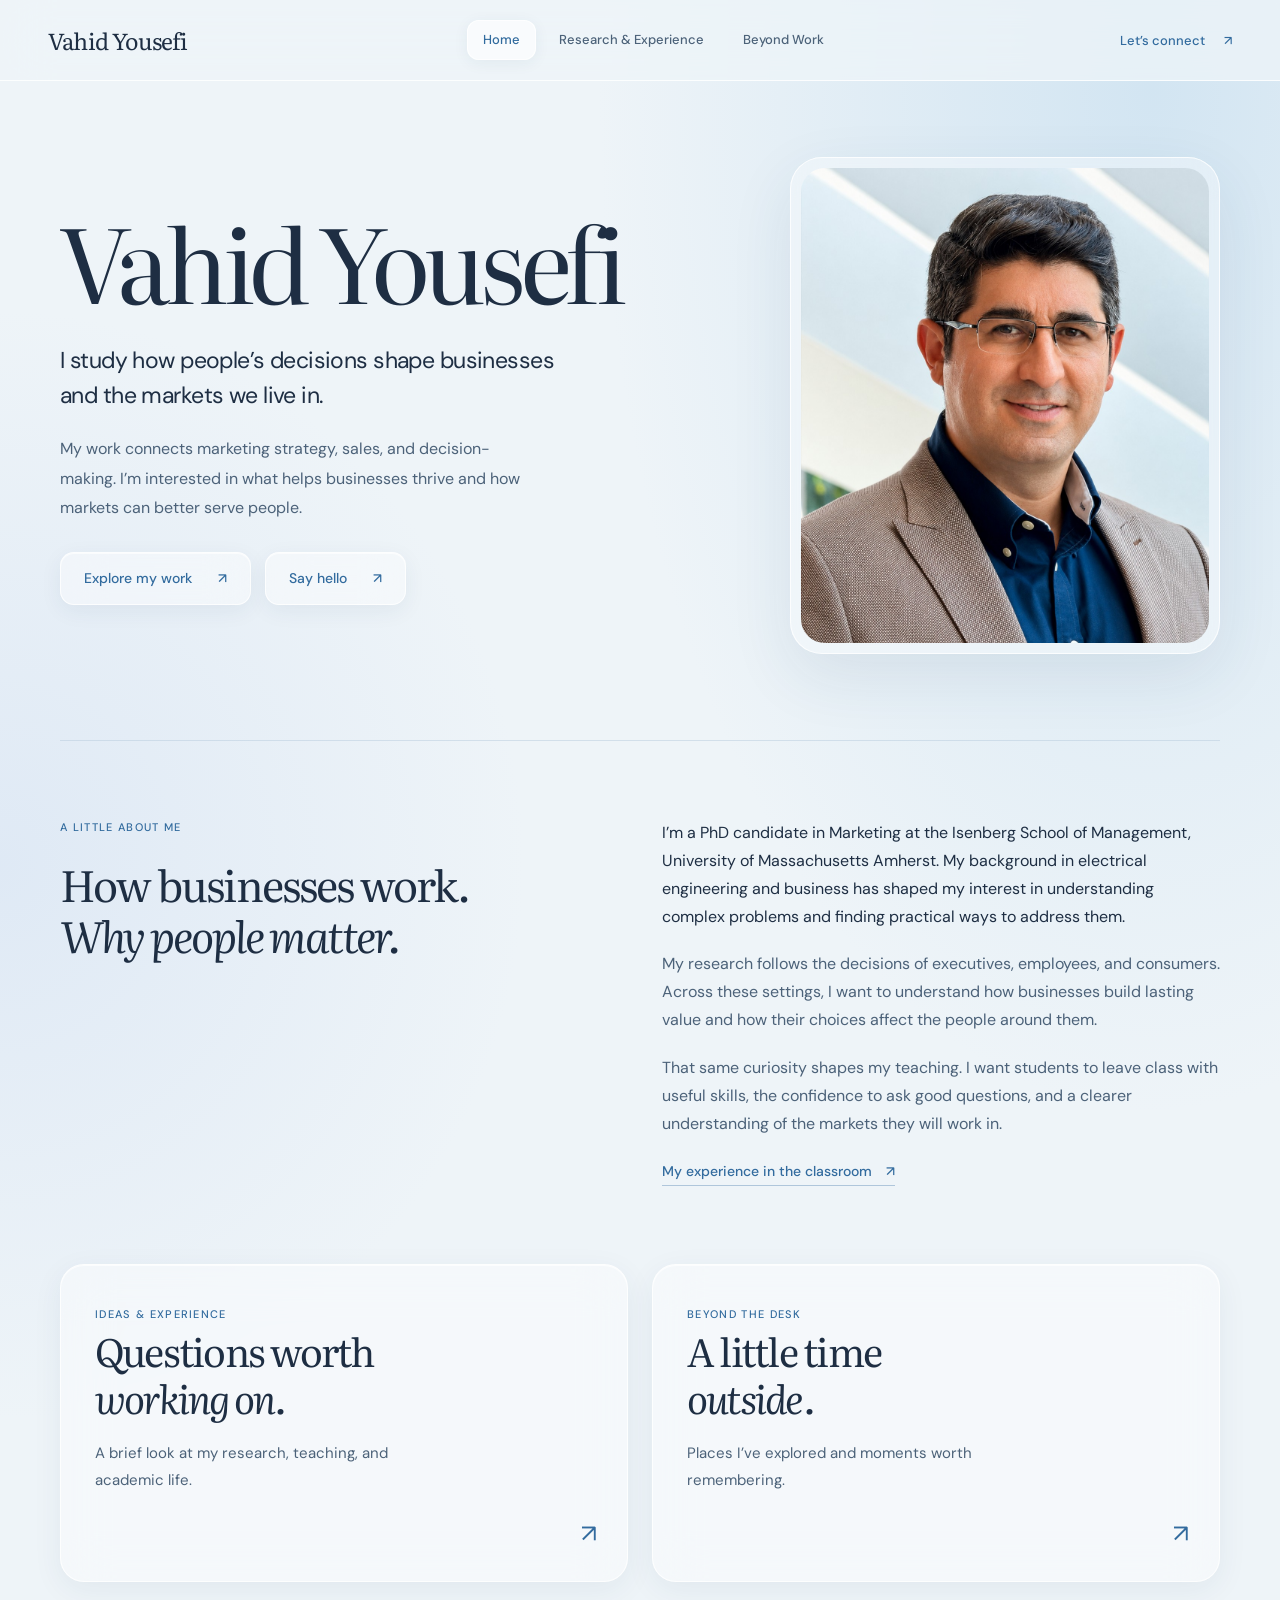
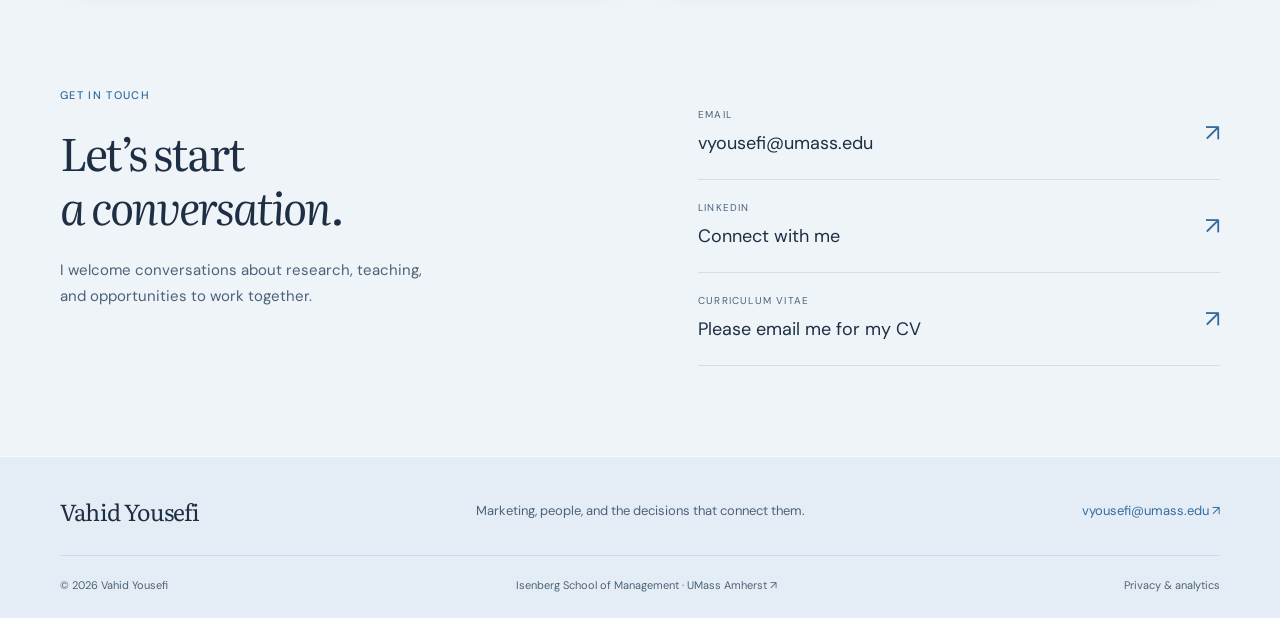
==== commit 0b30a430: "Remove duplicate hero section in index.html" ====
--- a/index.html
+++ b/index.html
@@ -8,7 +8,7 @@
 <body><a class="skip-link" href="#main">Skip to content</a>
 <header class="site-header"><div class="header-inner"><a href="index.html" class="brand" aria-label="Vahid Yousefi home">Vahid Yousefi</a><nav aria-label="Main navigation"><a href="index.html" aria-current="page">Home</a><a href="research.html">Research & Experience</a><a href="beyond.html">Beyond Work</a></nav><a class="header-contact" href="mailto:vyousefi@umass.edu" data-track="email_click">Let’s connect <span aria-hidden="true">↗</span></a></div></header>
 <main id="main">
-<section class="hero wrap"><div class="hero-copy"><h1>Vahid<br>Yousefi.</h1><p class="hero-intro">I study how people’s decisions shape businesses and the markets we live in.</p><p class="hero-sub">My work connects marketing strategy, sales, and decision-making. I’m interested in what helps businesses thrive and how markets can better serve people.</p><div class="button-row"><a class="button primary" href="research.html">Explore my work <span aria-hidden="true">↗</span></a><a class="button primary" href="mailto:vyousefi@umass.edu" data-track="email_click">Say hello <span aria-hidden="true">↗</span></a></div></div>
+<section class="hero wrap"><div class="hero-copy"><h1>Vahid Yousefi</h1><p class="hero-intro">I study how people’s decisions shape businesses and the markets we live in.</p><p class="hero-sub">My work connects marketing strategy, sales, and decision-making. I’m interested in what helps businesses thrive and how markets can better serve people.</p><div class="button-row"><a class="button primary" href="research.html">Explore my work <span aria-hidden="true">↗</span></a><a class="button primary" href="mailto:vyousefi@umass.edu" data-track="email_click">Say hello <span aria-hidden="true">↗</span></a></div></div>
 <div class="portrait-composition"><figure class="portrait"><img src="assets/portrait.jpg" width="1086" height="1448" alt="Vahid Yousefi" fetchpriority="high"></figure></div></section>
 
 <section class="section wrap about-section"><div><p class="eyebrow">A little about me</p><h2>How businesses work.<br><em>Why people matter.</em></h2></div><div class="prose"><p>I’m a PhD candidate in Marketing at the Isenberg School of Management, University of Massachusetts Amherst. My background in electrical engineering and business has shaped my interest in understanding complex problems and finding practical ways to address them.</p><p>My research follows the decisions of executives, employees, and consumers. Across these settings, I want to understand how businesses build lasting value and how their choices affect the people around them.</p><p>That same curiosity shapes my teaching. I want students to leave class with useful skills, the confidence to ask good questions, and a clearer understanding of the markets they will work in.</p><a class="text-link" href="research.html#teaching">My experience in the classroom <span aria-hidden="true">↗</span></a></div></section>
@@ -16,4 +16,4 @@
 <section class="contact-section wrap" id="contact"><div><p class="eyebrow">Get in touch</p><h2>Let’s start<br><em>a conversation.</em></h2><p>I welcome conversations about research, teaching, and opportunities to work together.</p></div><div class="contact-links"><a href="mailto:vyousefi@umass.edu" data-track="email_click"><span>Email</span><strong>vyousefi@umass.edu</strong><span aria-hidden="true">↗</span></a><a href="https://www.linkedin.com/in/vahid-yousefi" target="_blank" rel="noopener noreferrer" data-track="linkedin_click"><span>LinkedIn</span><strong>Connect with me</strong><span aria-hidden="true">↗</span></a><a href="mailto:vyousefi@umass.edu?subject=CV%20request" data-track="cv_request"><span>Curriculum vitae</span><strong>Please email me for my CV</strong><span aria-hidden="true">↗</span></a></div></section>
 </main>
 <footer class="site-footer"><div class="footer-top"><a class="brand" href="index.html">Vahid Yousefi</a><p>Marketing, people, and the decisions that connect them.</p><a href="mailto:vyousefi@umass.edu" data-track="email_click">vyousefi@umass.edu ↗</a></div><div class="footer-bottom"><span>© <span data-year>2026</span> Vahid Yousefi</span><a class="affiliation-link" href="https://www.isenberg.umass.edu/people/vahid-yousefi" target="_blank" rel="noopener noreferrer">Isenberg School of Management · UMass Amherst ↗</a><a href="privacy.html">Privacy & analytics</a></div></footer>
-</body></html>+</body></html>
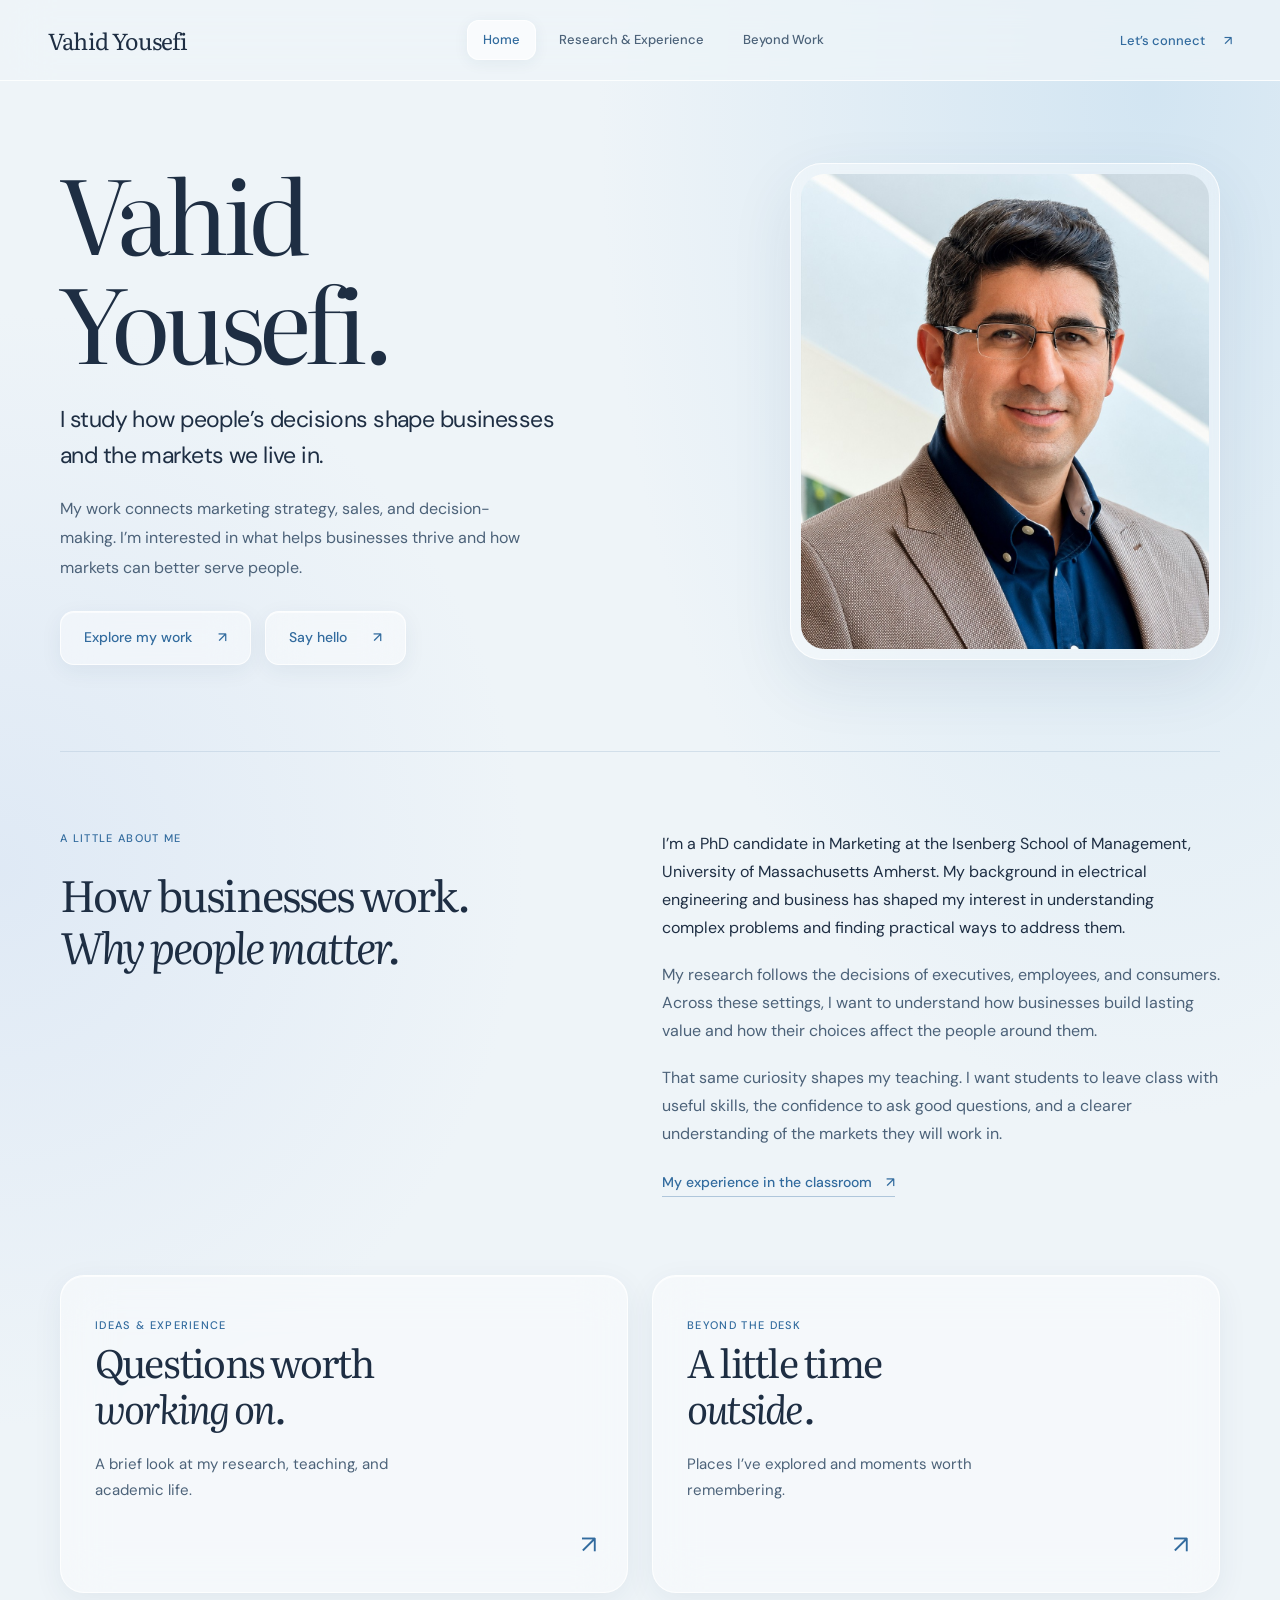
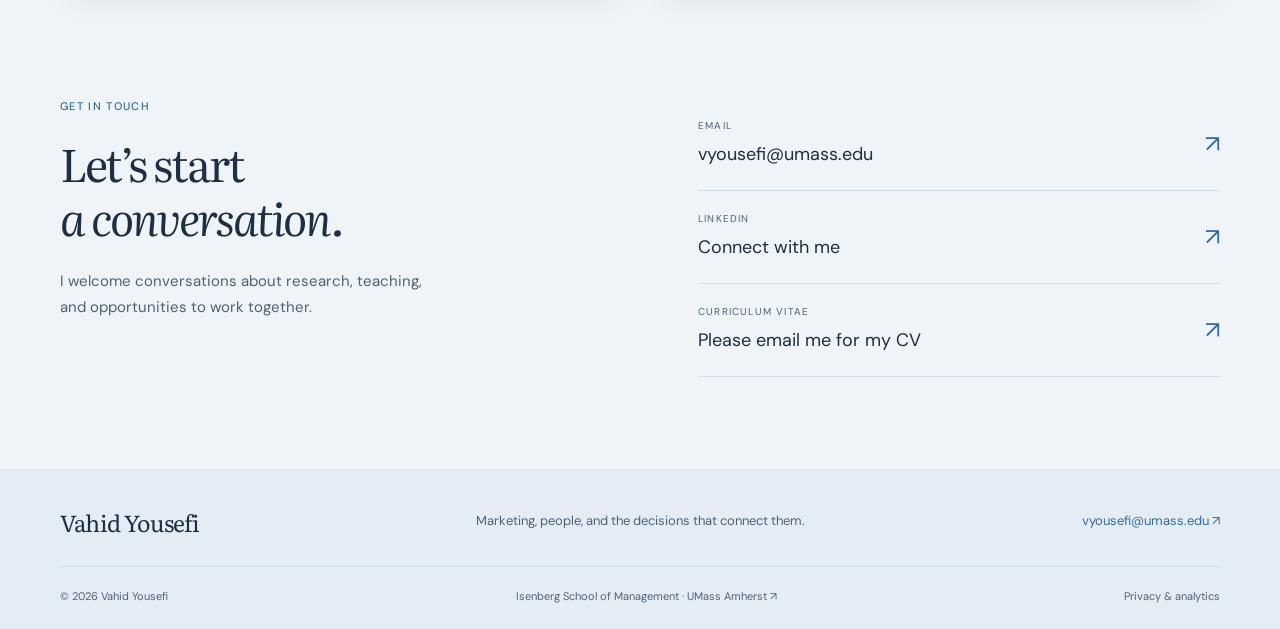
==== commit 28724a86: "Add files via upload" ====
--- a/index.html
+++ b/index.html
@@ -8,7 +8,7 @@
 <body><a class="skip-link" href="#main">Skip to content</a>
 <header class="site-header"><div class="header-inner"><a href="index.html" class="brand" aria-label="Vahid Yousefi home">Vahid Yousefi</a><nav aria-label="Main navigation"><a href="index.html" aria-current="page">Home</a><a href="research.html">Research & Experience</a><a href="beyond.html">Beyond Work</a></nav><a class="header-contact" href="mailto:vyousefi@umass.edu" data-track="email_click">Let’s connect <span aria-hidden="true">↗</span></a></div></header>
 <main id="main">
-<section class="hero wrap"><div class="hero-copy"><h1>Vahid Yousefi</h1><p class="hero-intro">I study how people’s decisions shape businesses and the markets we live in.</p><p class="hero-sub">My work connects marketing strategy, sales, and decision-making. I’m interested in what helps businesses thrive and how markets can better serve people.</p><div class="button-row"><a class="button primary" href="research.html">Explore my work <span aria-hidden="true">↗</span></a><a class="button primary" href="mailto:vyousefi@umass.edu" data-track="email_click">Say hello <span aria-hidden="true">↗</span></a></div></div>
+<section class="hero wrap"><div class="hero-copy"><h1>Vahid<br>Yousefi.</h1><p class="hero-intro">I study how people’s decisions shape businesses and the markets we live in.</p><p class="hero-sub">My work connects marketing strategy, sales, and decision-making. I’m interested in what helps businesses thrive and how markets can better serve people.</p><div class="button-row"><a class="button primary" href="research.html">Explore my work <span aria-hidden="true">↗</span></a><a class="button primary" href="mailto:vyousefi@umass.edu" data-track="email_click">Say hello <span aria-hidden="true">↗</span></a></div></div>
 <div class="portrait-composition"><figure class="portrait"><img src="assets/portrait.jpg" width="1086" height="1448" alt="Vahid Yousefi" fetchpriority="high"></figure></div></section>
 
 <section class="section wrap about-section"><div><p class="eyebrow">A little about me</p><h2>How businesses work.<br><em>Why people matter.</em></h2></div><div class="prose"><p>I’m a PhD candidate in Marketing at the Isenberg School of Management, University of Massachusetts Amherst. My background in electrical engineering and business has shaped my interest in understanding complex problems and finding practical ways to address them.</p><p>My research follows the decisions of executives, employees, and consumers. Across these settings, I want to understand how businesses build lasting value and how their choices affect the people around them.</p><p>That same curiosity shapes my teaching. I want students to leave class with useful skills, the confidence to ask good questions, and a clearer understanding of the markets they will work in.</p><a class="text-link" href="research.html#teaching">My experience in the classroom <span aria-hidden="true">↗</span></a></div></section>
@@ -16,4 +16,4 @@
 <section class="contact-section wrap" id="contact"><div><p class="eyebrow">Get in touch</p><h2>Let’s start<br><em>a conversation.</em></h2><p>I welcome conversations about research, teaching, and opportunities to work together.</p></div><div class="contact-links"><a href="mailto:vyousefi@umass.edu" data-track="email_click"><span>Email</span><strong>vyousefi@umass.edu</strong><span aria-hidden="true">↗</span></a><a href="https://www.linkedin.com/in/vahid-yousefi" target="_blank" rel="noopener noreferrer" data-track="linkedin_click"><span>LinkedIn</span><strong>Connect with me</strong><span aria-hidden="true">↗</span></a><a href="mailto:vyousefi@umass.edu?subject=CV%20request" data-track="cv_request"><span>Curriculum vitae</span><strong>Please email me for my CV</strong><span aria-hidden="true">↗</span></a></div></section>
 </main>
 <footer class="site-footer"><div class="footer-top"><a class="brand" href="index.html">Vahid Yousefi</a><p>Marketing, people, and the decisions that connect them.</p><a href="mailto:vyousefi@umass.edu" data-track="email_click">vyousefi@umass.edu ↗</a></div><div class="footer-bottom"><span>© <span data-year>2026</span> Vahid Yousefi</span><a class="affiliation-link" href="https://www.isenberg.umass.edu/people/vahid-yousefi" target="_blank" rel="noopener noreferrer">Isenberg School of Management · UMass Amherst ↗</a><a href="privacy.html">Privacy & analytics</a></div></footer>
-</body></html>
+</body></html>
--- a/assets/style.css
+++ b/assets/style.css
@@ -5,3 +5,20 @@
 @media(prefers-reduced-motion:reduce){html{scroll-behavior:auto}*,*::before,*::after{transition:none!important;animation:none!important}}
 img.talk-photo{display:block;padding:0;object-fit:cover;width:128px}
 @media(max-width:760px){img.talk-photo{width:125px}}
+/* Three shared presentation photographs, independent of the conference list. */
+.timeline article{grid-template-columns:80px minmax(0,1fr)}
+.presentation-gallery{margin:0 auto 46px;max-width:1000px}
+.presentation-stack{height:385px;position:relative;isolation:isolate}
+.presentation-card{--photo-shift:-205px;--photo-angle:-8deg;position:absolute;left:50%;top:50%;width:410px;max-width:44%;margin:0;padding:9px;border:1px solid var(--edge);border-radius:23px;background:#ffffff80;box-shadow:0 14px 35px #23446524;transform:translate(-50%,-50%) translateX(var(--photo-shift)) rotate(var(--photo-angle));transition:transform .35s ease,box-shadow .35s ease;z-index:1;backdrop-filter:blur(18px)}
+.presentation-card:nth-child(2){--photo-shift:0px;--photo-angle:1deg;z-index:2}
+.presentation-card:nth-child(3){--photo-shift:205px;--photo-angle:8deg;z-index:1}
+.presentation-card img{display:block;width:100%;height:auto;aspect-ratio:1.5;object-fit:cover;object-position:center;border-radius:15px;pointer-events:none}
+.presentation-card.is-active{z-index:3;transform:translate(-50%,-50%) translateX(var(--photo-shift)) rotate(0deg) scale(1.025);box-shadow:0 18px 45px #23446530}
+.presentation-card:hover,.presentation-card:focus-visible{z-index:5;transform:translate(-50%,calc(-50% - 13px)) translateX(var(--photo-shift)) rotate(0deg) scale(1.06);box-shadow:0 24px 50px #23446538}
+.gallery-selectors{display:flex;justify-content:center;gap:12px}
+.gallery-selectors button{font:400 12px var(--sans);min-height:44px;padding:10px 18px;border:1px solid var(--edge);border-radius:12px;background:var(--glass);color:var(--muted);transition:background .2s,color .2s}
+.gallery-selectors button[aria-pressed=true]{background:#d4e5f3;color:var(--accent);box-shadow:inset 0 0 0 1px #aec9df}
+@media(max-width:1000px){.presentation-stack{height:335px}.presentation-card{--photo-shift:-155px;width:350px}.presentation-card:nth-child(3){--photo-shift:155px}}
+@media(max-width:760px){.timeline article{grid-template-columns:48px minmax(0,1fr)}.presentation-stack{height:285px}.presentation-card{--photo-shift:-40px;max-width:none;width:calc(100% - 90px);padding:7px;border-radius:19px}.presentation-card:nth-child(3){--photo-shift:40px}.presentation-card img{border-radius:13px}.presentation-gallery{margin-bottom:38px}.gallery-selectors{gap:9px}.gallery-selectors button{padding:10px 15px}}
+@media(max-width:360px){.presentation-stack{height:245px}.presentation-card{--photo-shift:-30px;width:calc(100% - 70px)}.presentation-card:nth-child(3){--photo-shift:30px}.presentation-card:hover,.presentation-card:focus-visible{transform:translate(-50%,calc(-50% - 8px)) translateX(var(--photo-shift)) rotate(0deg) scale(1.025)}}
+@media(prefers-reduced-motion:reduce){.presentation-card,.gallery-selectors button{transition:none!important}}
